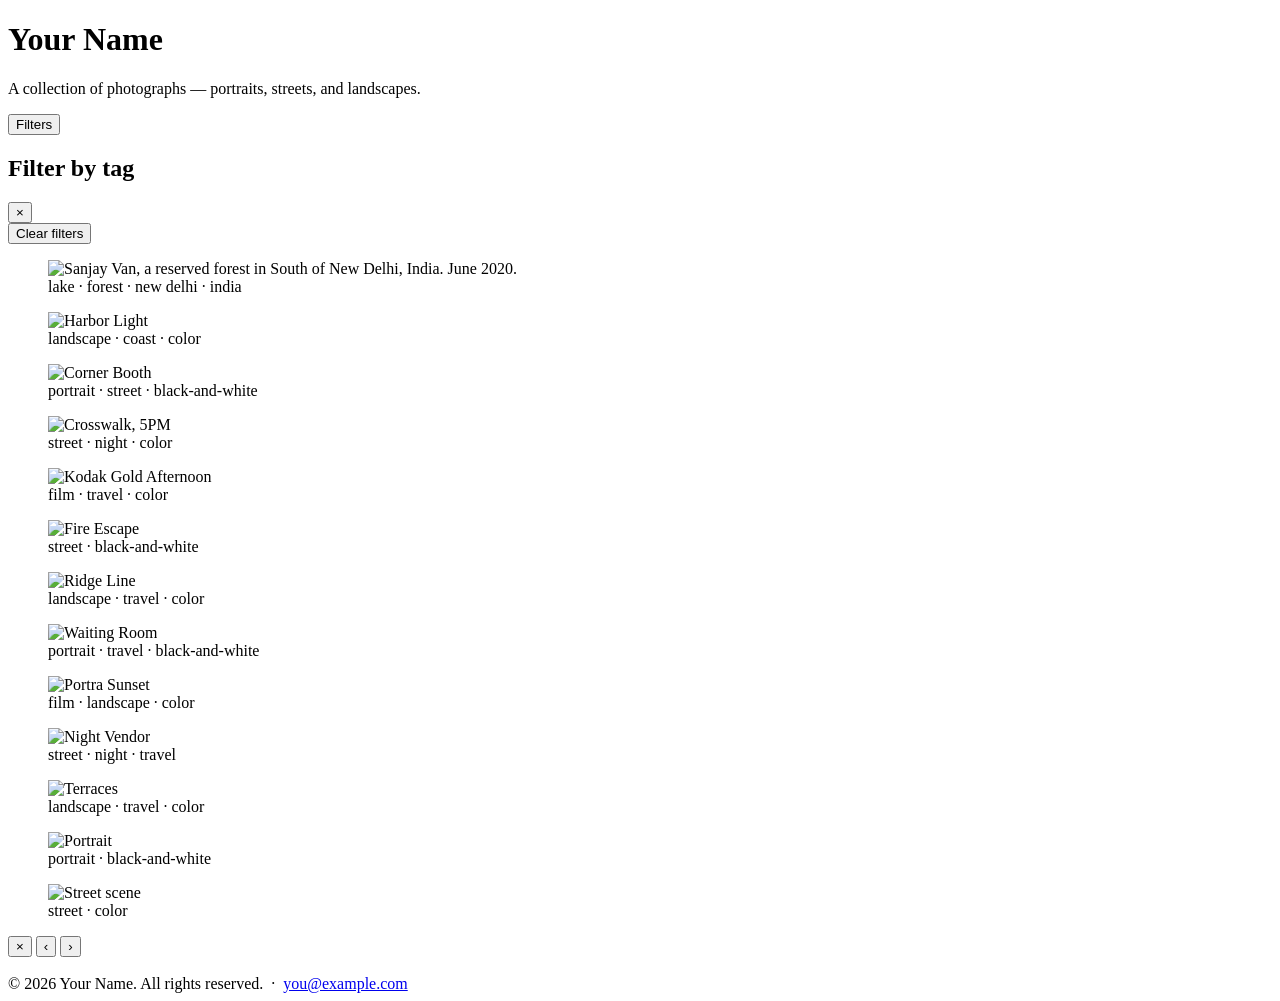
==== index.html @ 6e19edf1 "Update index.html" ====
<!DOCTYPE html>
<html lang="en">
<head>
  <meta charset="UTF-8">
  <meta name="viewport" content="width=device-width, initial-scale=1.0">
  <title>Your Name — Photography</title>
  <meta name="description" content="A photography portfolio.">

  <link rel="preconnect" href="https://fonts.googleapis.com">
  <link rel="preconnect" href="https://fonts.gstatic.com" crossorigin>
  <link href="https://fonts.googleapis.com/css2?family=Fraunces:ital,opsz,wght@0,9..144,400..600;1,9..144,400..500&family=Inter:wght@400;500&display=swap" rel="stylesheet">

  <link rel="stylesheet" href="assets/css/main.css">
</head>
<body>

  <!-- ===== Heading ===== -->
  <header class="site-head">
    <h1>Your Name</h1>
    <p>A collection of photographs — portraits, streets, and landscapes.</p>
  </header>

  <!-- ===== Filter toggle + panel ===== -->
 <button class="filter-toggle" id="filter-toggle">Filters</button>
<aside class="filter-panel" id="filter-panel">
  <div class="filter-panel__head">
    <h2>Filter by tag</h2>
    <button class="filter-panel__close" id="filter-close" aria-label="Close filters">&times;</button>
  </div>
    <div class="tag-cloud" id="tag-cloud"><!-- built by JS from each photo's data-tags --></div>
    <button class="filter-clear" id="filter-clear">Clear filters</button>
  </aside>

  <!-- ===== Photo grid =====
       To add a photo: copy one <figure> block, change the image src
       and data-tags (comma-separated — these become the filter tags). -->
  <main class="grid" id="grid">
    
    <figure class="photo" data-tags="lake, forest, new delhi, india, summer, water">
  <img src="assets/images/sanjaylake.jpg" data-full="assets/images/sanjaylake.jpg" alt="Sanjay Van, a reserved forest in South of New Delhi, India. June 2020.">
  <figcaption class="photo__tags">lake · forest · new delhi · india</figcaption>
</figure>

    <figure class="photo" data-tags="landscape, coast, color">
      <img src="https://picsum.photos/seed/wo-harbor/900/900" data-full="https://picsum.photos/seed/wo-harbor/1800/1800" alt="Harbor Light">
      <figcaption class="photo__tags">landscape · coast · color</figcaption>
    </figure>

    <figure class="photo" data-tags="portrait, street, black-and-white">
      <img src="https://picsum.photos/seed/wo-corner-booth/900/900" data-full="https://picsum.photos/seed/wo-corner-booth/1800/1800" alt="Corner Booth">
      <figcaption class="photo__tags">portrait · street · black-and-white</figcaption>
    </figure>

    <figure class="photo" data-tags="street, night, color">
      <img src="https://picsum.photos/seed/wo-crosswalk/900/900" data-full="https://picsum.photos/seed/wo-crosswalk/1800/1800" alt="Crosswalk, 5PM">
      <figcaption class="photo__tags">street · night · color</figcaption>
    </figure>

    <figure class="photo" data-tags="film, travel, color">
      <img src="https://picsum.photos/seed/wo-kodak-gold/900/900" data-full="https://picsum.photos/seed/wo-kodak-gold/1800/1800" alt="Kodak Gold Afternoon">
      <figcaption class="photo__tags">film · travel · color</figcaption>
    </figure>

    <figure class="photo" data-tags="street, black-and-white">
      <img src="https://picsum.photos/seed/wo-fire-escape/900/900" data-full="https://picsum.photos/seed/wo-fire-escape/1800/1800" alt="Fire Escape">
      <figcaption class="photo__tags">street · black-and-white</figcaption>
    </figure>

    <figure class="photo" data-tags="landscape, travel, color">
      <img src="https://picsum.photos/seed/wo-ridge-line/900/900" data-full="https://picsum.photos/seed/wo-ridge-line/1800/1800" alt="Ridge Line">
      <figcaption class="photo__tags">landscape · travel · color</figcaption>
    </figure>

    <figure class="photo" data-tags="portrait, travel, black-and-white">
      <img src="https://picsum.photos/seed/wo-waiting-room/900/900" data-full="https://picsum.photos/seed/wo-waiting-room/1800/1800" alt="Waiting Room">
      <figcaption class="photo__tags">portrait · travel · black-and-white</figcaption>
    </figure>

    <figure class="photo" data-tags="film, landscape, color">
      <img src="https://picsum.photos/seed/wo-portra-sunset/900/900" data-full="https://picsum.photos/seed/wo-portra-sunset/1800/1800" alt="Portra Sunset">
      <figcaption class="photo__tags">film · landscape · color</figcaption>
    </figure>

    <figure class="photo" data-tags="street, night, travel">
      <img src="https://picsum.photos/seed/wo-night-vendor/900/900" data-full="https://picsum.photos/seed/wo-night-vendor/1800/1800" alt="Night Vendor">
      <figcaption class="photo__tags">street · night · travel</figcaption>
    </figure>

    <figure class="photo" data-tags="landscape, travel, color">
      <img src="https://picsum.photos/seed/wo-terraces/900/900" data-full="https://picsum.photos/seed/wo-terraces/1800/1800" alt="Terraces">
      <figcaption class="photo__tags">landscape · travel · color</figcaption>
    </figure>

    <figure class="photo" data-tags="portrait, black-and-white">
      <img src="https://picsum.photos/seed/wo-portrait-2/900/900" data-full="https://picsum.photos/seed/wo-portrait-2/1800/1800" alt="Portrait">
      <figcaption class="photo__tags">portrait · black-and-white</figcaption>
    </figure>

    <figure class="photo" data-tags="street, color">
      <img src="https://picsum.photos/seed/wo-street-2/900/900" data-full="https://picsum.photos/seed/wo-street-2/1800/1800" alt="Street scene">
      <figcaption class="photo__tags">street · color</figcaption>
    </figure>

  </main>

  <!-- ===== Lightbox ===== -->
  <div class="lightbox" id="lightbox">
    <button class="lightbox__close" id="lightbox-close" aria-label="Close">&times;</button>
    <button class="lightbox__prev" id="lightbox-prev" aria-label="Previous">&#8249;</button>
    <button class="lightbox__next" id="lightbox-next" aria-label="Next">&#8250;</button>
    <div class="lightbox__img-wrap">
      <img id="lightbox-img" src="" alt="">
      <div class="lightbox__caption" id="lightbox-caption"></div>
      <div class="lightbox__tags" id="lightbox-tags"></div>
    </div>
  </div>

  <!-- ===== Footer ===== -->
  <footer class="site">
    &copy; <span id="year"></span> Your Name. All rights reserved. &nbsp;·&nbsp;
    <a href="mailto:you@example.com">you@example.com</a>
  </footer>

  <script>document.getElementById('year').textContent = new Date().getFullYear();</script>
  <script src="assets/js/main.js"></script>
</body>
</html>
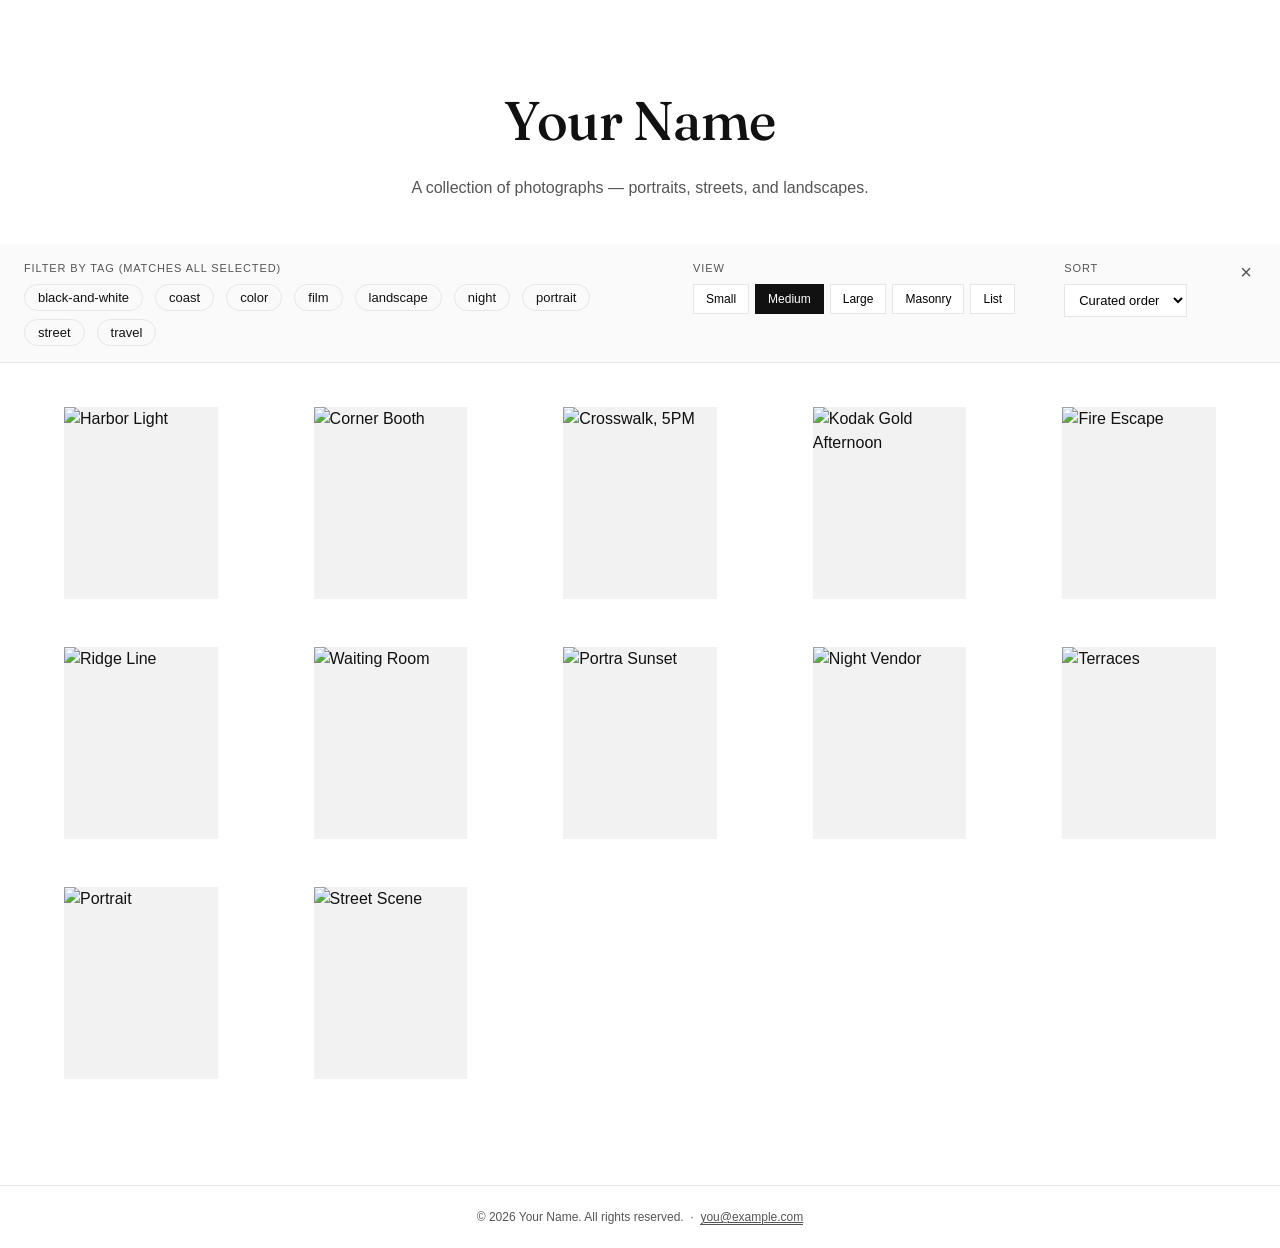
==== commit b8f0a841: "Add files via upload" ====
--- a/index.html
+++ b/index.html
@@ -20,98 +20,260 @@
     <p>A collection of photographs — portraits, streets, and landscapes.</p>
   </header>
 
-  <!-- ===== Filter toggle + panel ===== -->
- <button class="filter-toggle" id="filter-toggle">Filters</button>
-<aside class="filter-panel" id="filter-panel">
-  <div class="filter-panel__head">
-    <h2>Filter by tag</h2>
-    <button class="filter-panel__close" id="filter-close" aria-label="Close filters">&times;</button>
+  <!-- ===== Reopen button (shown only when bar is closed) ===== -->
+  <button class="reopen-bar" id="reopen-bar">Filters &amp; View</button>
+
+  <!-- ===== Control bar: filters + view switcher + sort ===== -->
+  <div class="control-bar" id="control-bar">
+    <div class="control-bar__inner">
+
+      <div class="control-group">
+        <span class="control-group__label">Filter by tag (matches all selected)</span>
+        <div class="tag-cloud" id="tag-cloud"><!-- built by JS from each photo's data-tags --></div>
+        <button class="filter-clear" id="filter-clear">Clear filters</button>
+      </div>
+
+      <div class="control-group">
+        <span class="control-group__label">View</span>
+        <div class="view-switcher">
+          <button data-view="small">Small</button>
+          <button data-view="medium" class="is-active">Medium</button>
+          <button data-view="large">Large</button>
+          <button data-view="masonry">Masonry</button>
+          <button data-view="list">List</button>
+        </div>
+      </div>
+
+      <div class="control-group">
+        <span class="control-group__label">Sort</span>
+        <select class="sort-select" id="sort-select">
+          <option value="default">Curated order</option>
+          <option value="newest">Newest first</option>
+          <option value="oldest">Oldest first</option>
+          <option value="title">Title A–Z</option>
+        </select>
+      </div>
+
+      <button class="control-bar__close" id="bar-close" aria-label="Close filters and view options">&times;</button>
+    </div>
   </div>
-    <div class="tag-cloud" id="tag-cloud"><!-- built by JS from each photo's data-tags --></div>
-    <button class="filter-clear" id="filter-clear">Clear filters</button>
-  </aside>
 
   <!-- ===== Photo grid =====
-       To add a photo: copy one <figure> block, change the image src
-       and data-tags (comma-separated — these become the filter tags). -->
-  <main class="grid" id="grid">
-    
-    <figure class="photo" data-tags="lake, forest, new delhi, india, summer, water">
-  <img src="assets/images/sanjaylake.jpg" data-full="assets/images/sanjaylake.jpg" alt="Sanjay Van, a reserved forest in South of New Delhi, India. June 2020.">
-  <figcaption class="photo__tags">lake · forest · new delhi · india</figcaption>
-</figure>
-
-    <figure class="photo" data-tags="landscape, coast, color">
-      <img src="https://picsum.photos/seed/wo-harbor/900/900" data-full="https://picsum.photos/seed/wo-harbor/1800/1800" alt="Harbor Light">
-      <figcaption class="photo__tags">landscape · coast · color</figcaption>
-    </figure>
-
-    <figure class="photo" data-tags="portrait, street, black-and-white">
-      <img src="https://picsum.photos/seed/wo-corner-booth/900/900" data-full="https://picsum.photos/seed/wo-corner-booth/1800/1800" alt="Corner Booth">
-      <figcaption class="photo__tags">portrait · street · black-and-white</figcaption>
-    </figure>
-
-    <figure class="photo" data-tags="street, night, color">
-      <img src="https://picsum.photos/seed/wo-crosswalk/900/900" data-full="https://picsum.photos/seed/wo-crosswalk/1800/1800" alt="Crosswalk, 5PM">
-      <figcaption class="photo__tags">street · night · color</figcaption>
-    </figure>
-
-    <figure class="photo" data-tags="film, travel, color">
-      <img src="https://picsum.photos/seed/wo-kodak-gold/900/900" data-full="https://picsum.photos/seed/wo-kodak-gold/1800/1800" alt="Kodak Gold Afternoon">
-      <figcaption class="photo__tags">film · travel · color</figcaption>
-    </figure>
-
-    <figure class="photo" data-tags="street, black-and-white">
-      <img src="https://picsum.photos/seed/wo-fire-escape/900/900" data-full="https://picsum.photos/seed/wo-fire-escape/1800/1800" alt="Fire Escape">
-      <figcaption class="photo__tags">street · black-and-white</figcaption>
-    </figure>
-
-    <figure class="photo" data-tags="landscape, travel, color">
-      <img src="https://picsum.photos/seed/wo-ridge-line/900/900" data-full="https://picsum.photos/seed/wo-ridge-line/1800/1800" alt="Ridge Line">
-      <figcaption class="photo__tags">landscape · travel · color</figcaption>
-    </figure>
-
-    <figure class="photo" data-tags="portrait, travel, black-and-white">
-      <img src="https://picsum.photos/seed/wo-waiting-room/900/900" data-full="https://picsum.photos/seed/wo-waiting-room/1800/1800" alt="Waiting Room">
-      <figcaption class="photo__tags">portrait · travel · black-and-white</figcaption>
-    </figure>
-
-    <figure class="photo" data-tags="film, landscape, color">
-      <img src="https://picsum.photos/seed/wo-portra-sunset/900/900" data-full="https://picsum.photos/seed/wo-portra-sunset/1800/1800" alt="Portra Sunset">
-      <figcaption class="photo__tags">film · landscape · color</figcaption>
-    </figure>
-
-    <figure class="photo" data-tags="street, night, travel">
-      <img src="https://picsum.photos/seed/wo-night-vendor/900/900" data-full="https://picsum.photos/seed/wo-night-vendor/1800/1800" alt="Night Vendor">
-      <figcaption class="photo__tags">street · night · travel</figcaption>
-    </figure>
-
-    <figure class="photo" data-tags="landscape, travel, color">
-      <img src="https://picsum.photos/seed/wo-terraces/900/900" data-full="https://picsum.photos/seed/wo-terraces/1800/1800" alt="Terraces">
-      <figcaption class="photo__tags">landscape · travel · color</figcaption>
-    </figure>
-
-    <figure class="photo" data-tags="portrait, black-and-white">
-      <img src="https://picsum.photos/seed/wo-portrait-2/900/900" data-full="https://picsum.photos/seed/wo-portrait-2/1800/1800" alt="Portrait">
-      <figcaption class="photo__tags">portrait · black-and-white</figcaption>
-    </figure>
-
-    <figure class="photo" data-tags="street, color">
-      <img src="https://picsum.photos/seed/wo-street-2/900/900" data-full="https://picsum.photos/seed/wo-street-2/1800/1800" alt="Street scene">
-      <figcaption class="photo__tags">street · color</figcaption>
-    </figure>
-
-  </main>
-
-  <!-- ===== Lightbox ===== -->
+       To add a photo: copy one <figure> block and edit its attributes.
+       data-tags        comma-separated — become filter buttons automatically
+       data-title       shown in list view and as the lightbox image's alt text
+       data-location    shown on thumbnail hover and in list view
+       data-date        ISO format YYYY-MM-DD — used for "Newest/Oldest" sort
+       data-description shown ONLY in the lightbox when the photo is clicked -->
+  <div class="grid-wrap view-medium" id="grid-wrap" data-view="medium">
+    <div class="grid" id="grid">
+
+      <figure class="photo"
+        data-tags="landscape, coast, color"
+        data-title="Harbor Light"
+        data-location="Lofoten, Norway"
+        data-date="2026-06-15"
+        data-description="The last night of a ten-day trip. I'd already packed the tripod away when the clouds broke for maybe ninety seconds over the water — this was the only frame that came out of it.">
+        <div class="photo__frame">
+          <img src="https://picsum.photos/seed/wo-harbor/900/900" data-full="https://picsum.photos/seed/wo-harbor/1800/1800" alt="Harbor Light" loading="lazy">
+          <div class="photo__hover-caption">Lofoten, Norway · June 2026</div>
+        </div>
+        <div class="photo__list-info">
+          <h3>Harbor Light</h3>
+          <p>Lofoten, Norway · June 2026</p>
+        </div>
+      </figure>
+
+      <figure class="photo"
+        data-tags="portrait, street, black-and-white"
+        data-title="Corner Booth"
+        data-location="Queens, New York"
+        data-date="2026-03-02"
+        data-description="Shot through the window of a diner on a slow Tuesday afternoon. She was reading the same page for about ten minutes.">
+        <div class="photo__frame">
+          <img src="https://picsum.photos/seed/wo-corner-booth/900/900" data-full="https://picsum.photos/seed/wo-corner-booth/1800/1800" alt="Corner Booth" loading="lazy">
+          <div class="photo__hover-caption">Queens, New York · March 2026</div>
+        </div>
+        <div class="photo__list-info">
+          <h3>Corner Booth</h3>
+          <p>Queens, New York · March 2026</p>
+        </div>
+      </figure>
+
+      <figure class="photo"
+        data-tags="street, night, color"
+        data-title="Crosswalk, 5PM"
+        data-location="Shibuya, Tokyo"
+        data-date="2025-11-20"
+        data-description="Rush hour at the busiest crossing in the world. I stood in the same spot for almost an hour waiting for the light to hit right.">
+        <div class="photo__frame">
+          <img src="https://picsum.photos/seed/wo-crosswalk/900/900" data-full="https://picsum.photos/seed/wo-crosswalk/1800/1800" alt="Crosswalk, 5PM" loading="lazy">
+          <div class="photo__hover-caption">Shibuya, Tokyo · November 2025</div>
+        </div>
+        <div class="photo__list-info">
+          <h3>Crosswalk, 5PM</h3>
+          <p>Shibuya, Tokyo · November 2025</p>
+        </div>
+      </figure>
+
+      <figure class="photo"
+        data-tags="film, travel, color"
+        data-title="Kodak Gold Afternoon"
+        data-location="Big Sur, California"
+        data-date="2026-05-10"
+        data-description="One of the last frames on a roll of Kodak Gold 200. The coast highway pull-offs here never disappoint.">
+        <div class="photo__frame">
+          <img src="https://picsum.photos/seed/wo-kodak-gold/900/900" data-full="https://picsum.photos/seed/wo-kodak-gold/1800/1800" alt="Kodak Gold Afternoon" loading="lazy">
+          <div class="photo__hover-caption">Big Sur, California · May 2026</div>
+        </div>
+        <div class="photo__list-info">
+          <h3>Kodak Gold Afternoon</h3>
+          <p>Big Sur, California · May 2026</p>
+        </div>
+      </figure>
+
+      <figure class="photo"
+        data-tags="street, black-and-white"
+        data-title="Fire Escape"
+        data-location="Lower East Side, New York"
+        data-date="2026-02-18"
+        data-description="Found this staircase pattern on a walk with no particular destination. Came back three more times before the light matched.">
+        <div class="photo__frame">
+          <img src="https://picsum.photos/seed/wo-fire-escape/900/900" data-full="https://picsum.photos/seed/wo-fire-escape/1800/1800" alt="Fire Escape" loading="lazy">
+          <div class="photo__hover-caption">Lower East Side, New York · February 2026</div>
+        </div>
+        <div class="photo__list-info">
+          <h3>Fire Escape</h3>
+          <p>Lower East Side, New York · February 2026</p>
+        </div>
+      </figure>
+
+      <figure class="photo"
+        data-tags="landscape, travel, color"
+        data-title="Ridge Line"
+        data-location="Torres del Paine, Chile"
+        data-date="2025-09-04"
+        data-description="Four hours in on the W trek, well past the point where my legs wanted to stop. The view answered that question pretty clearly.">
+        <div class="photo__frame">
+          <img src="https://picsum.photos/seed/wo-ridge-line/900/900" data-full="https://picsum.photos/seed/wo-ridge-line/1800/1800" alt="Ridge Line" loading="lazy">
+          <div class="photo__hover-caption">Torres del Paine, Chile · September 2025</div>
+        </div>
+        <div class="photo__list-info">
+          <h3>Ridge Line</h3>
+          <p>Torres del Paine, Chile · September 2025</p>
+        </div>
+      </figure>
+
+      <figure class="photo"
+        data-tags="portrait, travel, black-and-white"
+        data-title="Waiting Room"
+        data-location="Marrakech, Morocco"
+        data-date="2026-01-22"
+        data-description="Outside a barbershop in the medina. He waved me over himself once he saw the camera — most of my favorite portraits happen this way.">
+        <div class="photo__frame">
+          <img src="https://picsum.photos/seed/wo-waiting-room/900/900" data-full="https://picsum.photos/seed/wo-waiting-room/1800/1800" alt="Waiting Room" loading="lazy">
+          <div class="photo__hover-caption">Marrakech, Morocco · January 2026</div>
+        </div>
+        <div class="photo__list-info">
+          <h3>Waiting Room</h3>
+          <p>Marrakech, Morocco · January 2026</p>
+        </div>
+      </figure>
+
+      <figure class="photo"
+        data-tags="film, landscape, color"
+        data-title="Portra Sunset"
+        data-location="Joshua Tree, California"
+        data-date="2025-12-30"
+        data-description="Portra 400 handles this kind of orange better than anything digital I've tried. Shot on the last evening of the year.">
+        <div class="photo__frame">
+          <img src="https://picsum.photos/seed/wo-portra-sunset/900/900" data-full="https://picsum.photos/seed/wo-portra-sunset/1800/1800" alt="Portra Sunset" loading="lazy">
+          <div class="photo__hover-caption">Joshua Tree, California · December 2025</div>
+        </div>
+        <div class="photo__list-info">
+          <h3>Portra Sunset</h3>
+          <p>Joshua Tree, California · December 2025</p>
+        </div>
+      </figure>
+
+      <figure class="photo"
+        data-tags="street, night, travel"
+        data-title="Night Vendor"
+        data-location="Hanoi, Vietnam"
+        data-date="2025-08-14"
+        data-description="Handheld at a wide-open aperture, well past what I'd normally trust — the motion blur in the steam ended up making the shot.">
+        <div class="photo__frame">
+          <img src="https://picsum.photos/seed/wo-night-vendor/900/900" data-full="https://picsum.photos/seed/wo-night-vendor/1800/1800" alt="Night Vendor" loading="lazy">
+          <div class="photo__hover-caption">Hanoi, Vietnam · August 2025</div>
+        </div>
+        <div class="photo__list-info">
+          <h3>Night Vendor</h3>
+          <p>Hanoi, Vietnam · August 2025</p>
+        </div>
+      </figure>
+
+      <figure class="photo"
+        data-tags="landscape, travel, color"
+        data-title="Terraces"
+        data-location="Ubud, Bali"
+        data-date="2026-04-07"
+        data-description="Rice terraces just after the morning watering. The farmers here have been shaping this same hillside for generations.">
+        <div class="photo__frame">
+          <img src="https://picsum.photos/seed/wo-terraces/900/900" data-full="https://picsum.photos/seed/wo-terraces/1800/1800" alt="Terraces" loading="lazy">
+          <div class="photo__hover-caption">Ubud, Bali · April 2026</div>
+        </div>
+        <div class="photo__list-info">
+          <h3>Terraces</h3>
+          <p>Ubud, Bali · April 2026</p>
+        </div>
+      </figure>
+
+      <figure class="photo"
+        data-tags="portrait, black-and-white"
+        data-title="Portrait"
+        data-location="Home studio"
+        data-date="2026-06-30"
+        data-description="A quiet studio session — no direction given beyond 'just look wherever feels natural.'">
+        <div class="photo__frame">
+          <img src="https://picsum.photos/seed/wo-portrait-2/900/900" data-full="https://picsum.photos/seed/wo-portrait-2/1800/1800" alt="Portrait" loading="lazy">
+          <div class="photo__hover-caption">Home studio · June 2026</div>
+        </div>
+        <div class="photo__list-info">
+          <h3>Portrait</h3>
+          <p>Home studio · June 2026</p>
+        </div>
+      </figure>
+
+      <figure class="photo"
+        data-tags="street, color"
+        data-title="Street Scene"
+        data-location="Lisbon, Portugal"
+        data-date="2025-10-11"
+        data-description="The tiled buildings here do most of the work — I just had to wait for someone to walk through the frame.">
+        <div class="photo__frame">
+          <img src="https://picsum.photos/seed/wo-street-2/900/900" data-full="https://picsum.photos/seed/wo-street-2/1800/1800" alt="Street Scene" loading="lazy">
+          <div class="photo__hover-caption">Lisbon, Portugal · October 2025</div>
+        </div>
+        <div class="photo__list-info">
+          <h3>Street Scene</h3>
+          <p>Lisbon, Portugal · October 2025</p>
+        </div>
+      </figure>
+
+    </div>
+  </div>
+
+  <!-- ===== Lightbox — description only, no tags ===== -->
   <div class="lightbox" id="lightbox">
     <button class="lightbox__close" id="lightbox-close" aria-label="Close">&times;</button>
     <button class="lightbox__prev" id="lightbox-prev" aria-label="Previous">&#8249;</button>
     <button class="lightbox__next" id="lightbox-next" aria-label="Next">&#8250;</button>
-    <div class="lightbox__img-wrap">
-      <img id="lightbox-img" src="" alt="">
+    <div class="lightbox__content">
+      <div class="lightbox__img-wrap">
+        <img id="lightbox-img" src="" alt="">
+        <div class="lightbox__spinner"></div>
+      </div>
       <div class="lightbox__caption" id="lightbox-caption"></div>
-      <div class="lightbox__tags" id="lightbox-tags"></div>
     </div>
   </div>
 
--- a/assets/css/main.css
+++ b/assets/css/main.css
@@ -0,0 +1,469 @@
+/* ================================
+   Gallery — endless scroll portfolio
+   ================================ */
+
+:root {
+  --ink: #111111;
+  --ink-soft: #555555;
+  --line: #e6e6e6;
+  --accent: #d64545;
+  --bg: #ffffff;
+  --bar-bg: #fafafa;
+
+  --display: "Fraunces", Georgia, serif;
+  --body: "Inter", -apple-system, BlinkMacSystemFont, sans-serif;
+}
+
+* { box-sizing: border-box; }
+
+body {
+  margin: 0;
+  background: var(--bg);
+  color: var(--ink);
+  font-family: var(--body);
+  line-height: 1.5;
+  -webkit-font-smoothing: antialiased;
+}
+
+img { max-width: 100%; display: block; }
+a { color: inherit; }
+button { font-family: inherit; }
+
+/* ---------- Heading ---------- */
+
+.site-head {
+  text-align: center;
+  padding: 80px 24px 44px;
+  max-width: 700px;
+  margin: 0 auto;
+}
+
+.site-head h1 {
+  font-family: var(--display);
+  font-weight: 500;
+  font-size: clamp(2.2rem, 6vw, 3.4rem);
+  letter-spacing: -0.01em;
+  margin: 0 0 14px;
+}
+
+.site-head p {
+  color: var(--ink-soft);
+  font-size: 16px;
+  margin: 0;
+}
+
+/* ---------- Reopen button (shown when bar is closed) ---------- */
+
+.reopen-bar {
+  display: none;
+  position: sticky;
+  top: 16px;
+  margin: 0 auto 20px;
+  z-index: 30;
+  background: var(--ink);
+  color: var(--bg);
+  border: none;
+  padding: 9px 18px;
+  border-radius: 100px;
+  font-size: 13px;
+  letter-spacing: 0.02em;
+  cursor: pointer;
+  width: fit-content;
+}
+
+.reopen-bar.is-visible { display: block; }
+
+/* ---------- Control bar ---------- */
+
+.control-bar {
+  position: sticky;
+  top: 0;
+  z-index: 20;
+  background: var(--bar-bg);
+  border-bottom: 1px solid var(--line);
+  padding: 16px 24px;
+}
+
+.control-bar.is-hidden { display: none; }
+
+.control-bar__inner {
+  max-width: 1400px;
+  margin: 0 auto;
+  display: flex;
+  align-items: flex-start;
+  justify-content: space-between;
+  gap: 24px;
+  flex-wrap: wrap;
+}
+
+.control-bar__close {
+  background: none;
+  border: none;
+  font-size: 20px;
+  line-height: 1;
+  cursor: pointer;
+  color: var(--ink-soft);
+  padding: 2px 4px;
+  flex-shrink: 0;
+}
+
+.control-bar__close:hover { color: var(--accent); }
+
+.control-group {
+  display: flex;
+  flex-direction: column;
+  gap: 8px;
+}
+
+.control-group__label {
+  font-size: 11px;
+  letter-spacing: 0.08em;
+  text-transform: uppercase;
+  color: var(--ink-soft);
+}
+
+/* Tag cloud */
+
+.tag-cloud {
+  display: flex;
+  flex-wrap: wrap;
+  gap: 8px 12px;
+  max-width: 620px;
+}
+
+.tag-cloud button {
+  background: none;
+  border: 1px solid var(--line);
+  border-radius: 100px;
+  padding: 5px 13px;
+  font-size: 13px;
+  color: var(--ink);
+  cursor: pointer;
+  transition: all 0.15s ease;
+}
+
+.tag-cloud button:hover { border-color: var(--ink); }
+
+.tag-cloud button.is-active {
+  background: var(--ink);
+  color: var(--bg);
+  border-color: var(--ink);
+}
+
+.filter-clear {
+  align-self: flex-start;
+  font-size: 12px;
+  color: var(--ink-soft);
+  background: none;
+  border: none;
+  border-bottom: 1px solid var(--ink-soft);
+  cursor: pointer;
+  padding: 0;
+  display: none;
+  margin-top: 2px;
+}
+
+.filter-clear.is-visible { display: inline-block; }
+
+/* View switcher */
+
+.view-switcher {
+  display: flex;
+  gap: 6px;
+}
+
+.view-switcher button {
+  background: var(--bg);
+  border: 1px solid var(--line);
+  padding: 7px 12px;
+  font-size: 12px;
+  cursor: pointer;
+  transition: all 0.15s ease;
+  white-space: nowrap;
+}
+
+.view-switcher button:hover { border-color: var(--ink); }
+
+.view-switcher button.is-active {
+  background: var(--ink);
+  color: var(--bg);
+  border-color: var(--ink);
+}
+
+/* Sort dropdown */
+
+.sort-select {
+  background: var(--bg);
+  border: 1px solid var(--line);
+  padding: 7px 10px;
+  font-size: 13px;
+  cursor: pointer;
+}
+
+/* ---------- Grid — shared ---------- */
+
+.grid-wrap {
+  max-width: 1400px;
+  margin: 0 auto;
+  padding: 28px 24px 90px;
+}
+
+.photo {
+  position: relative;
+  cursor: pointer;
+  opacity: 0;
+  transform: translateY(14px);
+  transition: opacity 0.5s ease, transform 0.5s ease;
+}
+
+.photo.in-view {
+  opacity: 1;
+  transform: translateY(0);
+}
+
+.photo.is-filtered-out { display: none; }
+
+.photo__frame {
+  position: relative;
+  overflow: hidden;
+  background: #f2f2f2;
+  width: 100%;
+  height: 100%;
+}
+
+.photo__frame img {
+  width: 100%;
+  height: 100%;
+  object-fit: cover;
+  display: block;
+}
+
+.photo__hover-caption {
+  position: absolute;
+  left: 0; right: 0; bottom: 0;
+  padding: 10px 12px;
+  background: linear-gradient(to top, rgba(0,0,0,0.55), transparent);
+  color: #fff;
+  font-size: 12px;
+  letter-spacing: 0.02em;
+  opacity: 0;
+  transition: opacity 0.2s ease;
+  pointer-events: none;
+}
+
+.photo:hover .photo__hover-caption { opacity: 1; }
+
+.photo__list-info { display: none; }
+
+/* ---------- Grid — Small ---------- */
+
+.grid-wrap.view-small .grid {
+  display: grid;
+  grid-template-columns: repeat(auto-fill, minmax(120px, 1fr));
+  gap: 8px;
+}
+.grid-wrap.view-small .photo__frame { aspect-ratio: 1 / 1; }
+
+/* ---------- Grid — Medium (default) ---------- */
+
+.grid-wrap.view-medium .grid {
+  display: grid;
+  grid-template-columns: repeat(auto-fill, minmax(220px, 1fr));
+  gap: 16px;
+}
+.grid-wrap.view-medium .photo__frame { aspect-ratio: 4 / 5; }
+
+/* ---------- Grid — Large ---------- */
+
+.grid-wrap.view-large .grid {
+  display: grid;
+  grid-template-columns: repeat(auto-fill, minmax(360px, 1fr));
+  gap: 22px;
+}
+.grid-wrap.view-large .photo__frame { aspect-ratio: 4 / 5; }
+
+/* ---------- Grid — Masonry ---------- */
+
+.grid-wrap.view-masonry .grid {
+  columns: 4 240px;
+  column-gap: 16px;
+}
+.grid-wrap.view-masonry .photo {
+  break-inside: avoid;
+  margin-bottom: 16px;
+  width: 100%;
+}
+.grid-wrap.view-masonry .photo__frame { aspect-ratio: auto; }
+.grid-wrap.view-masonry .photo__frame img { height: auto; object-fit: initial; }
+
+/* ---------- Grid — List ---------- */
+
+.grid-wrap.view-list .grid {
+  display: flex;
+  flex-direction: column;
+  gap: 30px;
+  max-width: 860px;
+  margin: 0 auto;
+}
+.grid-wrap.view-list .photo {
+  display: flex;
+  gap: 22px;
+  align-items: flex-start;
+}
+.grid-wrap.view-list .photo__frame {
+  width: 260px;
+  height: 190px;
+  flex-shrink: 0;
+}
+.grid-wrap.view-list .photo__hover-caption { display: none; }
+.grid-wrap.view-list .photo__list-info {
+  display: block;
+  padding-top: 6px;
+}
+.grid-wrap.view-list .photo__list-info h3 {
+  font-family: var(--display);
+  font-weight: 500;
+  font-size: 1.2rem;
+  margin: 0 0 8px;
+}
+.grid-wrap.view-list .photo__list-info p {
+  color: var(--ink-soft);
+  font-size: 13px;
+  margin: 0;
+}
+
+/* ---------- Lightbox ---------- */
+
+.lightbox {
+  position: fixed;
+  inset: 0;
+  background: rgba(17, 17, 17, 0.96);
+  display: flex;
+  flex-direction: column;
+  align-items: center;
+  justify-content: center;
+  z-index: 100;
+  opacity: 0;
+  visibility: hidden;
+  transition: opacity 0.2s ease;
+}
+
+.lightbox.is-open { opacity: 1; visibility: visible; }
+
+.lightbox__content {
+  display: flex;
+  flex-direction: column;
+  align-items: center;
+}
+
+.lightbox__img-wrap {
+  max-width: 88vw;
+  max-height: 78vh;
+  position: relative;
+}
+
+.lightbox__img-wrap img {
+  max-width: 88vw;
+  max-height: 78vh;
+  width: auto;
+  height: auto;
+  object-fit: contain;
+  margin: 0 auto;
+  opacity: 1;
+  transition: opacity 0.15s ease;
+}
+
+.lightbox.is-loading .lightbox__img-wrap img { opacity: 0.25; }
+
+.lightbox__spinner {
+  display: none;
+  position: absolute;
+  top: 50%; left: 50%;
+  width: 26px; height: 26px;
+  margin: -13px 0 0 -13px;
+  border: 2px solid rgba(255,255,255,0.25);
+  border-top-color: #fff;
+  border-radius: 50%;
+  animation: spin 0.7s linear infinite;
+}
+
+.lightbox.is-loading .lightbox__spinner { display: block; }
+
+@keyframes spin { to { transform: rotate(360deg); } }
+
+.lightbox__caption {
+  text-align: center;
+  color: #fff;
+  font-family: var(--display);
+  font-size: 15px;
+  margin-top: 20px;
+  max-width: 70vw;
+  margin-left: auto;
+  margin-right: auto;
+  line-height: 1.5;
+}
+
+.lightbox__close,
+.lightbox__prev,
+.lightbox__next {
+  position: fixed;
+  background: none;
+  border: none;
+  color: #fff;
+  cursor: pointer;
+  font-family: var(--body);
+}
+
+.lightbox__close {
+  top: 24px;
+  right: 28px;
+  font-size: 30px;
+  line-height: 1;
+}
+
+.lightbox__close:hover { color: var(--accent); }
+
+.lightbox__prev,
+.lightbox__next {
+  top: 50%;
+  transform: translateY(-50%);
+  font-size: 34px;
+  padding: 10px 16px;
+}
+
+.lightbox__prev { left: 10px; }
+.lightbox__next { right: 10px; }
+
+.lightbox__prev:hover,
+.lightbox__next:hover { color: var(--accent); }
+
+/* ---------- Footer ---------- */
+
+footer.site {
+  border-top: 1px solid var(--line);
+  padding: 22px 24px;
+  text-align: center;
+  font-size: 12px;
+  color: var(--ink-soft);
+}
+
+footer.site a { border-bottom: 1px solid var(--ink-soft); }
+footer.site a:hover { color: var(--accent); border-color: var(--accent); }
+
+/* ---------- Responsive ---------- */
+
+@media (max-width: 860px) {
+  .control-bar__inner { flex-direction: column; gap: 18px; }
+  .grid-wrap.view-masonry .grid { columns: 2 180px; }
+  .grid-wrap.view-list .photo { flex-direction: column; }
+  .grid-wrap.view-list .photo__frame { width: 100%; height: 260px; }
+}
+
+@media (max-width: 560px) {
+  .site-head { padding: 60px 20px 32px; }
+  .view-switcher { flex-wrap: wrap; }
+}
+
+@media (prefers-reduced-motion: reduce) {
+  .photo { transition: none; opacity: 1; transform: none; }
+}
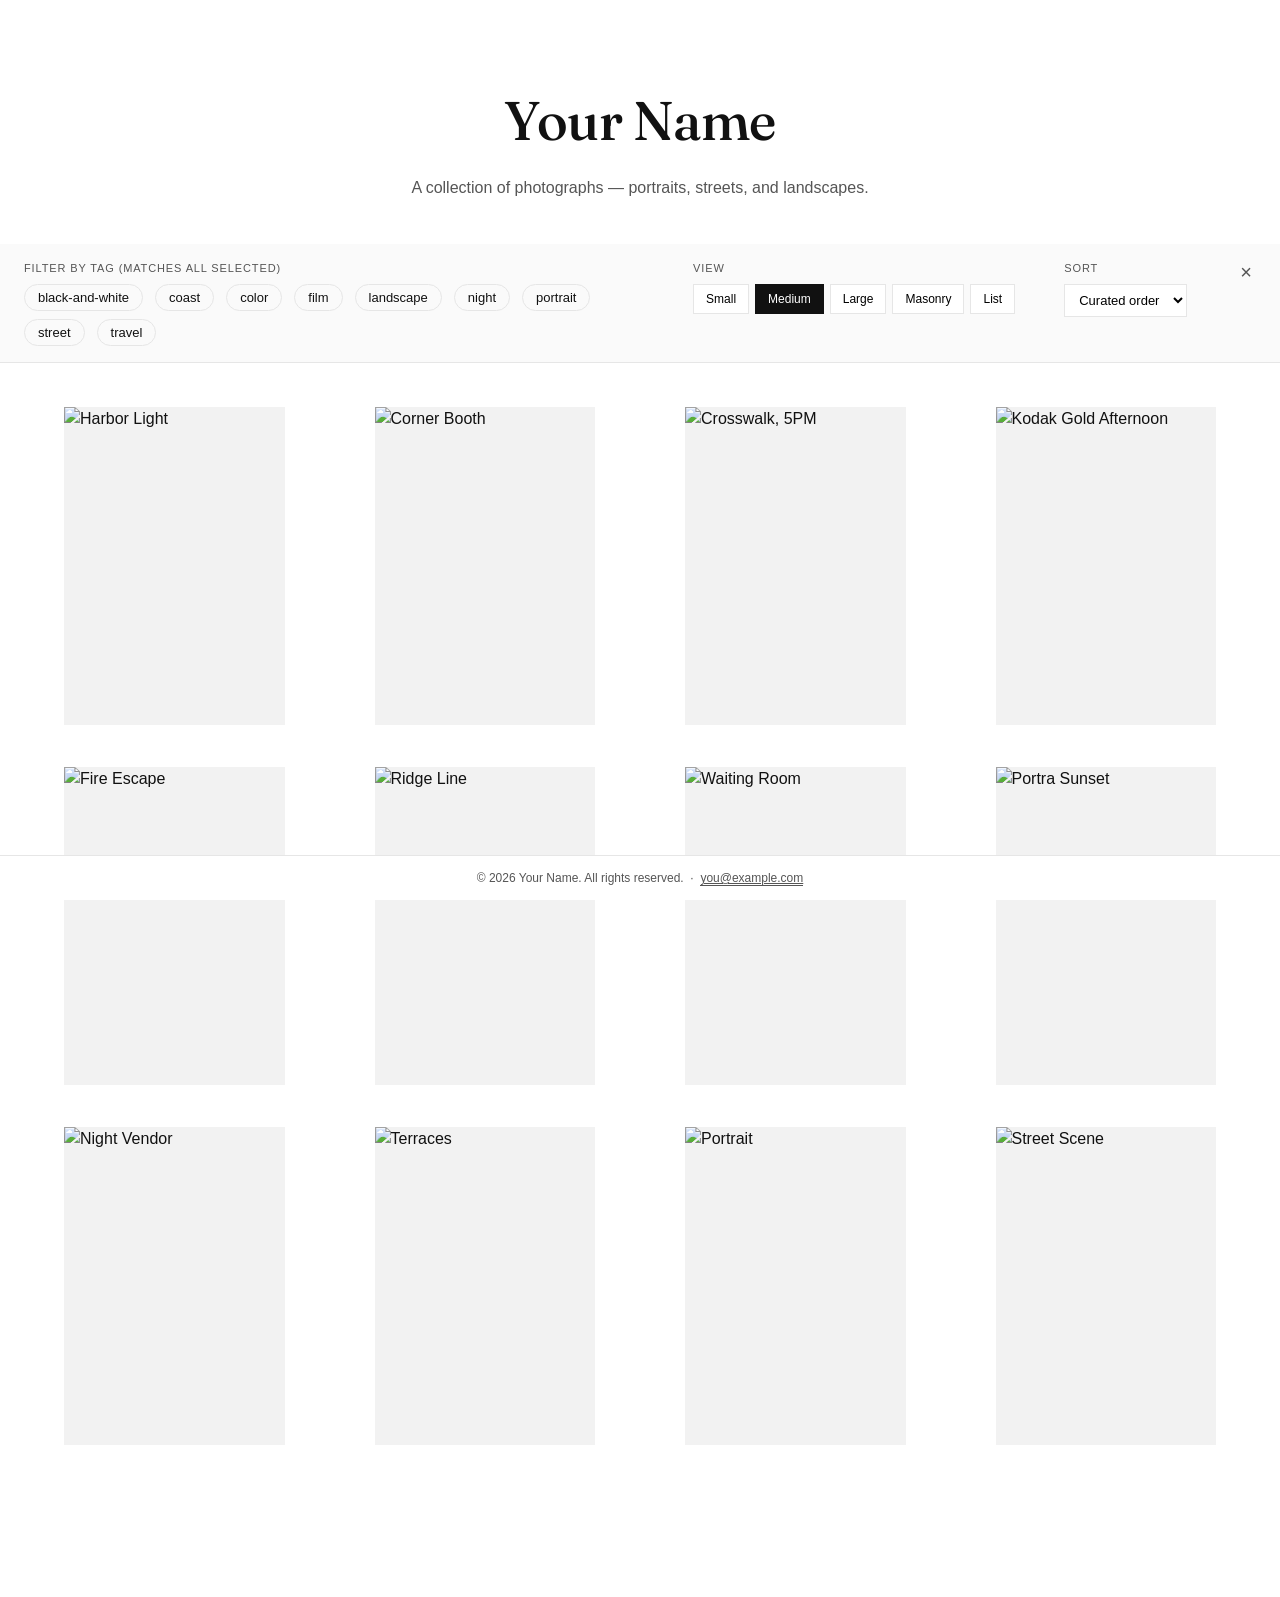
==== commit 4d627108: "Add files via upload" ====
--- a/index.html
+++ b/index.html
@@ -277,6 +277,9 @@
     </div>
   </div>
 
+  <!-- ===== Back to top ===== -->
+  <button class="back-to-top" id="back-to-top" aria-label="Back to top">&#8593;</button>
+
   <!-- ===== Footer ===== -->
   <footer class="site">
     &copy; <span id="year"></span> Your Name. All rights reserved. &nbsp;·&nbsp;
--- a/assets/css/main.css
+++ b/assets/css/main.css
@@ -208,6 +208,8 @@
   padding: 28px 24px 90px;
 }
 
+body { padding-bottom: 46px; } /* room for the fixed footer */
+
 .photo {
   position: relative;
   cursor: pointer;
@@ -255,38 +257,37 @@
 
 .photo__list-info { display: none; }
 
-/* ---------- Grid — Small ---------- */
-
-.grid-wrap.view-small .grid {
-  display: grid;
-  grid-template-columns: repeat(auto-fill, minmax(120px, 1fr));
-  gap: 8px;
-}
-.grid-wrap.view-small .photo__frame { aspect-ratio: 1 / 1; }
-
-/* ---------- Grid — Medium (default) ---------- */
-
-.grid-wrap.view-medium .grid {
-  display: grid;
-  grid-template-columns: repeat(auto-fill, minmax(220px, 1fr));
-  gap: 16px;
-}
-.grid-wrap.view-medium .photo__frame { aspect-ratio: 4 / 5; }
-
-/* ---------- Grid — Large ---------- */
-
+/* ---------- Grid — Small / Medium / Large (dynamic height, JS-sized) ---------- */
+
+.grid-wrap.view-small .grid,
+.grid-wrap.view-medium .grid,
 .grid-wrap.view-large .grid {
   display: grid;
-  grid-template-columns: repeat(auto-fill, minmax(360px, 1fr));
-  gap: 22px;
-}
-.grid-wrap.view-large .photo__frame { aspect-ratio: 4 / 5; }
+  grid-auto-flow: dense;
+  gap: 10px;
+}
+
+.grid-wrap.view-small .grid {
+  grid-template-columns: repeat(auto-fill, minmax(150px, 1fr));
+  grid-auto-rows: 6px;
+}
+
+.grid-wrap.view-medium .grid {
+  grid-template-columns: repeat(auto-fill, minmax(260px, 1fr));
+  grid-auto-rows: 8px;
+}
+
+.grid-wrap.view-large .grid {
+  grid-template-columns: repeat(auto-fill, minmax(400px, 1fr));
+  grid-auto-rows: 10px;
+}
 
 /* ---------- Grid — Masonry ---------- */
 
 .grid-wrap.view-masonry .grid {
   columns: 4 240px;
   column-gap: 16px;
+  column-fill: auto;
 }
 .grid-wrap.view-masonry .photo {
   break-inside: avoid;
@@ -440,8 +441,14 @@
 /* ---------- Footer ---------- */
 
 footer.site {
+  position: fixed;
+  left: 0;
+  right: 0;
+  bottom: 0;
+  z-index: 15;
+  background: var(--bg);
   border-top: 1px solid var(--line);
-  padding: 22px 24px;
+  padding: 13px 24px;
   text-align: center;
   font-size: 12px;
   color: var(--ink-soft);
@@ -449,6 +456,35 @@
 
 footer.site a { border-bottom: 1px solid var(--ink-soft); }
 footer.site a:hover { color: var(--accent); border-color: var(--accent); }
+
+/* ---------- Back to top ---------- */
+
+.back-to-top {
+  position: fixed;
+  right: 24px;
+  bottom: 62px;
+  z-index: 25;
+  width: 44px;
+  height: 44px;
+  border-radius: 50%;
+  background: var(--ink);
+  color: var(--bg);
+  border: none;
+  font-size: 18px;
+  cursor: pointer;
+  opacity: 0;
+  visibility: hidden;
+  transform: translateY(8px);
+  transition: opacity 0.2s ease, transform 0.2s ease, visibility 0.2s;
+}
+
+.back-to-top.is-visible {
+  opacity: 1;
+  visibility: visible;
+  transform: translateY(0);
+}
+
+.back-to-top:hover { background: var(--accent); }
 
 /* ---------- Responsive ---------- */
 
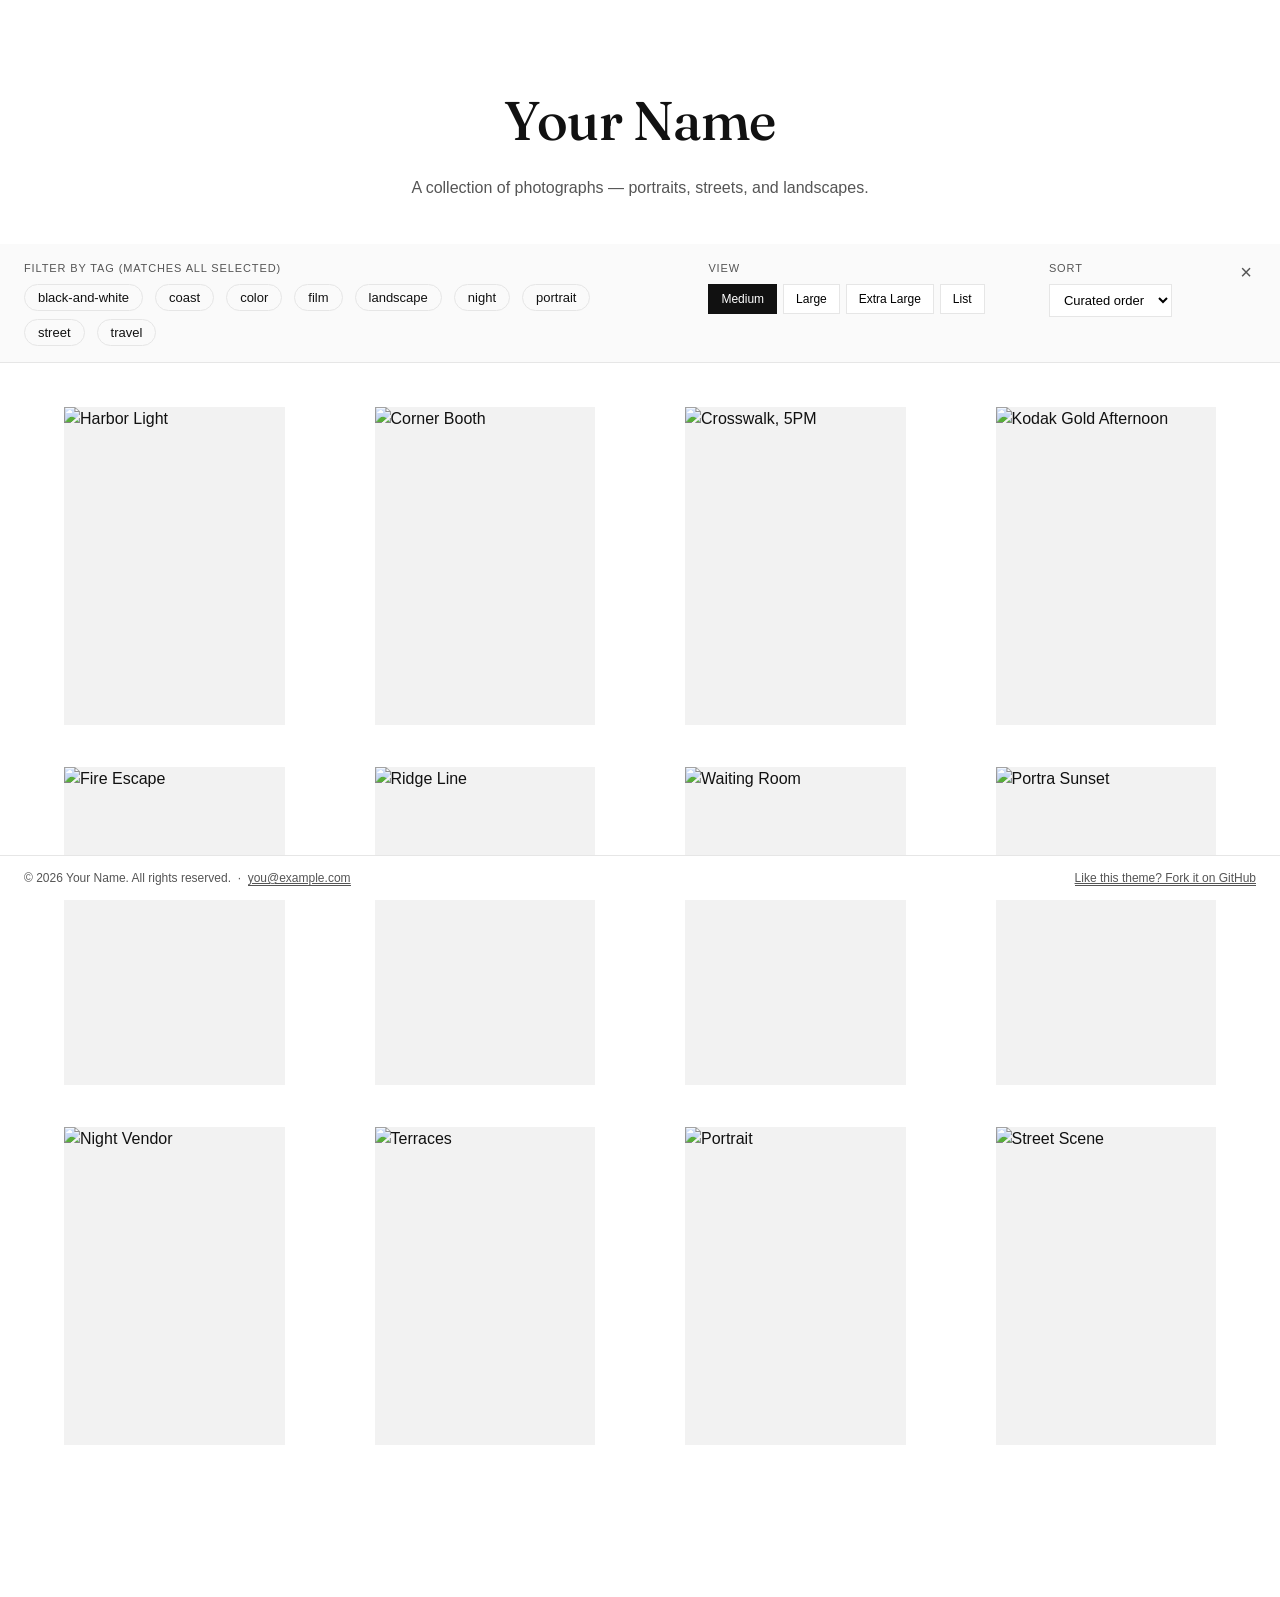
==== commit 272d4cda: "Add files via upload" ====
--- a/index.html
+++ b/index.html
@@ -36,10 +36,9 @@
       <div class="control-group">
         <span class="control-group__label">View</span>
         <div class="view-switcher">
-          <button data-view="small">Small</button>
           <button data-view="medium" class="is-active">Medium</button>
           <button data-view="large">Large</button>
-          <button data-view="masonry">Masonry</button>
+          <button data-view="xlarge">Extra Large</button>
           <button data-view="list">List</button>
         </div>
       </div>
@@ -75,7 +74,7 @@
         data-date="2026-06-15"
         data-description="The last night of a ten-day trip. I'd already packed the tripod away when the clouds broke for maybe ninety seconds over the water — this was the only frame that came out of it.">
         <div class="photo__frame">
-          <img src="https://picsum.photos/seed/wo-harbor/900/900" data-full="https://picsum.photos/seed/wo-harbor/1800/1800" alt="Harbor Light" loading="lazy">
+          <img src="https://picsum.photos/seed/wo-harbor/1400/900" data-full="https://picsum.photos/seed/wo-harbor/2800/1800" alt="Harbor Light" loading="lazy">
           <div class="photo__hover-caption">Lofoten, Norway · June 2026</div>
         </div>
         <div class="photo__list-info">
@@ -91,7 +90,7 @@
         data-date="2026-03-02"
         data-description="Shot through the window of a diner on a slow Tuesday afternoon. She was reading the same page for about ten minutes.">
         <div class="photo__frame">
-          <img src="https://picsum.photos/seed/wo-corner-booth/900/900" data-full="https://picsum.photos/seed/wo-corner-booth/1800/1800" alt="Corner Booth" loading="lazy">
+          <img src="https://picsum.photos/seed/wo-corner-booth/800/1100" data-full="https://picsum.photos/seed/wo-corner-booth/1600/2200" alt="Corner Booth" loading="lazy">
           <div class="photo__hover-caption">Queens, New York · March 2026</div>
         </div>
         <div class="photo__list-info">
@@ -107,7 +106,7 @@
         data-date="2025-11-20"
         data-description="Rush hour at the busiest crossing in the world. I stood in the same spot for almost an hour waiting for the light to hit right.">
         <div class="photo__frame">
-          <img src="https://picsum.photos/seed/wo-crosswalk/900/900" data-full="https://picsum.photos/seed/wo-crosswalk/1800/1800" alt="Crosswalk, 5PM" loading="lazy">
+          <img src="https://picsum.photos/seed/wo-crosswalk/1300/850" data-full="https://picsum.photos/seed/wo-crosswalk/2600/1700" alt="Crosswalk, 5PM" loading="lazy">
           <div class="photo__hover-caption">Shibuya, Tokyo · November 2025</div>
         </div>
         <div class="photo__list-info">
@@ -123,7 +122,7 @@
         data-date="2026-05-10"
         data-description="One of the last frames on a roll of Kodak Gold 200. The coast highway pull-offs here never disappoint.">
         <div class="photo__frame">
-          <img src="https://picsum.photos/seed/wo-kodak-gold/900/900" data-full="https://picsum.photos/seed/wo-kodak-gold/1800/1800" alt="Kodak Gold Afternoon" loading="lazy">
+          <img src="https://picsum.photos/seed/wo-kodak-gold/900/1200" data-full="https://picsum.photos/seed/wo-kodak-gold/1800/2400" alt="Kodak Gold Afternoon" loading="lazy">
           <div class="photo__hover-caption">Big Sur, California · May 2026</div>
         </div>
         <div class="photo__list-info">
@@ -139,7 +138,7 @@
         data-date="2026-02-18"
         data-description="Found this staircase pattern on a walk with no particular destination. Came back three more times before the light matched.">
         <div class="photo__frame">
-          <img src="https://picsum.photos/seed/wo-fire-escape/900/900" data-full="https://picsum.photos/seed/wo-fire-escape/1800/1800" alt="Fire Escape" loading="lazy">
+          <img src="https://picsum.photos/seed/wo-fire-escape/750/1300" data-full="https://picsum.photos/seed/wo-fire-escape/1500/2600" alt="Fire Escape" loading="lazy">
           <div class="photo__hover-caption">Lower East Side, New York · February 2026</div>
         </div>
         <div class="photo__list-info">
@@ -155,7 +154,7 @@
         data-date="2025-09-04"
         data-description="Four hours in on the W trek, well past the point where my legs wanted to stop. The view answered that question pretty clearly.">
         <div class="photo__frame">
-          <img src="https://picsum.photos/seed/wo-ridge-line/900/900" data-full="https://picsum.photos/seed/wo-ridge-line/1800/1800" alt="Ridge Line" loading="lazy">
+          <img src="https://picsum.photos/seed/wo-ridge-line/1500/850" data-full="https://picsum.photos/seed/wo-ridge-line/3000/1700" alt="Ridge Line" loading="lazy">
           <div class="photo__hover-caption">Torres del Paine, Chile · September 2025</div>
         </div>
         <div class="photo__list-info">
@@ -171,7 +170,7 @@
         data-date="2026-01-22"
         data-description="Outside a barbershop in the medina. He waved me over himself once he saw the camera — most of my favorite portraits happen this way.">
         <div class="photo__frame">
-          <img src="https://picsum.photos/seed/wo-waiting-room/900/900" data-full="https://picsum.photos/seed/wo-waiting-room/1800/1800" alt="Waiting Room" loading="lazy">
+          <img src="https://picsum.photos/seed/wo-waiting-room/850/1100" data-full="https://picsum.photos/seed/wo-waiting-room/1700/2200" alt="Waiting Room" loading="lazy">
           <div class="photo__hover-caption">Marrakech, Morocco · January 2026</div>
         </div>
         <div class="photo__list-info">
@@ -187,7 +186,7 @@
         data-date="2025-12-30"
         data-description="Portra 400 handles this kind of orange better than anything digital I've tried. Shot on the last evening of the year.">
         <div class="photo__frame">
-          <img src="https://picsum.photos/seed/wo-portra-sunset/900/900" data-full="https://picsum.photos/seed/wo-portra-sunset/1800/1800" alt="Portra Sunset" loading="lazy">
+          <img src="https://picsum.photos/seed/wo-portra-sunset/1400/950" data-full="https://picsum.photos/seed/wo-portra-sunset/2800/1900" alt="Portra Sunset" loading="lazy">
           <div class="photo__hover-caption">Joshua Tree, California · December 2025</div>
         </div>
         <div class="photo__list-info">
@@ -203,7 +202,7 @@
         data-date="2025-08-14"
         data-description="Handheld at a wide-open aperture, well past what I'd normally trust — the motion blur in the steam ended up making the shot.">
         <div class="photo__frame">
-          <img src="https://picsum.photos/seed/wo-night-vendor/900/900" data-full="https://picsum.photos/seed/wo-night-vendor/1800/1800" alt="Night Vendor" loading="lazy">
+          <img src="https://picsum.photos/seed/wo-night-vendor/900/1300" data-full="https://picsum.photos/seed/wo-night-vendor/1800/2600" alt="Night Vendor" loading="lazy">
           <div class="photo__hover-caption">Hanoi, Vietnam · August 2025</div>
         </div>
         <div class="photo__list-info">
@@ -219,7 +218,7 @@
         data-date="2026-04-07"
         data-description="Rice terraces just after the morning watering. The farmers here have been shaping this same hillside for generations.">
         <div class="photo__frame">
-          <img src="https://picsum.photos/seed/wo-terraces/900/900" data-full="https://picsum.photos/seed/wo-terraces/1800/1800" alt="Terraces" loading="lazy">
+          <img src="https://picsum.photos/seed/wo-terraces/1300/900" data-full="https://picsum.photos/seed/wo-terraces/2600/1800" alt="Terraces" loading="lazy">
           <div class="photo__hover-caption">Ubud, Bali · April 2026</div>
         </div>
         <div class="photo__list-info">
@@ -235,7 +234,7 @@
         data-date="2026-06-30"
         data-description="A quiet studio session — no direction given beyond 'just look wherever feels natural.'">
         <div class="photo__frame">
-          <img src="https://picsum.photos/seed/wo-portrait-2/900/900" data-full="https://picsum.photos/seed/wo-portrait-2/1800/1800" alt="Portrait" loading="lazy">
+          <img src="https://picsum.photos/seed/wo-portrait-2/800/1050" data-full="https://picsum.photos/seed/wo-portrait-2/1600/2100" alt="Portrait" loading="lazy">
           <div class="photo__hover-caption">Home studio · June 2026</div>
         </div>
         <div class="photo__list-info">
@@ -251,7 +250,7 @@
         data-date="2025-10-11"
         data-description="The tiled buildings here do most of the work — I just had to wait for someone to walk through the frame.">
         <div class="photo__frame">
-          <img src="https://picsum.photos/seed/wo-street-2/900/900" data-full="https://picsum.photos/seed/wo-street-2/1800/1800" alt="Street Scene" loading="lazy">
+          <img src="https://picsum.photos/seed/wo-street-2/1000/1000" data-full="https://picsum.photos/seed/wo-street-2/2000/2000" alt="Street Scene" loading="lazy">
           <div class="photo__hover-caption">Lisbon, Portugal · October 2025</div>
         </div>
         <div class="photo__list-info">
@@ -282,8 +281,13 @@
 
   <!-- ===== Footer ===== -->
   <footer class="site">
-    &copy; <span id="year"></span> Your Name. All rights reserved. &nbsp;·&nbsp;
-    <a href="mailto:you@example.com">you@example.com</a>
+    <span>
+      &copy; <span id="year"></span> Your Name. All rights reserved. &nbsp;·&nbsp;
+      <a href="mailto:you@example.com">you@example.com</a>
+    </span>
+    <span>
+      <a href="https://github.com/thegoodlens/thegoodlens.github.io" target="_blank" rel="noopener">Like this theme? Fork it on GitHub</a>
+    </span>
   </footer>
 
   <script>document.getElementById('year').textContent = new Date().getFullYear();</script>
--- a/assets/css/main.css
+++ b/assets/css/main.css
@@ -257,21 +257,16 @@
 
 .photo__list-info { display: none; }
 
-/* ---------- Grid — Small / Medium / Large (dynamic height, JS-sized) ---------- */
-
-.grid-wrap.view-small .grid,
+/* ---------- Grid — Medium / Large / Extra Large (dynamic height, JS-sized) ---------- */
+
 .grid-wrap.view-medium .grid,
-.grid-wrap.view-large .grid {
+.grid-wrap.view-large .grid,
+.grid-wrap.view-xlarge .grid {
   display: grid;
   grid-auto-flow: dense;
   gap: 10px;
 }
 
-.grid-wrap.view-small .grid {
-  grid-template-columns: repeat(auto-fill, minmax(150px, 1fr));
-  grid-auto-rows: 6px;
-}
-
 .grid-wrap.view-medium .grid {
   grid-template-columns: repeat(auto-fill, minmax(260px, 1fr));
   grid-auto-rows: 8px;
@@ -282,20 +277,11 @@
   grid-auto-rows: 10px;
 }
 
-/* ---------- Grid — Masonry ---------- */
-
-.grid-wrap.view-masonry .grid {
-  columns: 4 240px;
-  column-gap: 16px;
-  column-fill: auto;
-}
-.grid-wrap.view-masonry .photo {
-  break-inside: avoid;
-  margin-bottom: 16px;
-  width: 100%;
-}
-.grid-wrap.view-masonry .photo__frame { aspect-ratio: auto; }
-.grid-wrap.view-masonry .photo__frame img { height: auto; object-fit: initial; }
+.grid-wrap.view-xlarge .grid {
+  grid-template-columns: repeat(auto-fill, minmax(620px, 1fr));
+  grid-auto-rows: 14px;
+  gap: 24px;
+}
 
 /* ---------- Grid — List ---------- */
 
@@ -327,10 +313,17 @@
   font-size: 1.2rem;
   margin: 0 0 8px;
 }
-.grid-wrap.view-list .photo__list-info p {
+.grid-wrap.view-list .photo__list-info p.list-meta {
   color: var(--ink-soft);
   font-size: 13px;
+  margin: 0 0 10px;
+}
+.grid-wrap.view-list .photo__list-info p.list-description {
+  color: var(--ink);
+  font-size: 14px;
+  line-height: 1.6;
   margin: 0;
+  max-width: 55ch;
 }
 
 /* ---------- Lightbox ---------- */
@@ -449,9 +442,13 @@
   background: var(--bg);
   border-top: 1px solid var(--line);
   padding: 13px 24px;
-  text-align: center;
   font-size: 12px;
   color: var(--ink-soft);
+  display: flex;
+  align-items: center;
+  justify-content: space-between;
+  gap: 16px;
+  flex-wrap: wrap;
 }
 
 footer.site a { border-bottom: 1px solid var(--ink-soft); }
@@ -490,7 +487,7 @@
 
 @media (max-width: 860px) {
   .control-bar__inner { flex-direction: column; gap: 18px; }
-  .grid-wrap.view-masonry .grid { columns: 2 180px; }
+  .grid-wrap.view-xlarge .grid { grid-template-columns: repeat(auto-fill, minmax(280px, 1fr)); }
   .grid-wrap.view-list .photo { flex-direction: column; }
   .grid-wrap.view-list .photo__frame { width: 100%; height: 260px; }
 }
@@ -498,6 +495,8 @@
 @media (max-width: 560px) {
   .site-head { padding: 60px 20px 32px; }
   .view-switcher { flex-wrap: wrap; }
+  footer.site { flex-direction: column; text-align: center; gap: 4px; padding: 10px 20px; }
+  body { padding-bottom: 66px; }
 }
 
 @media (prefers-reduced-motion: reduce) {
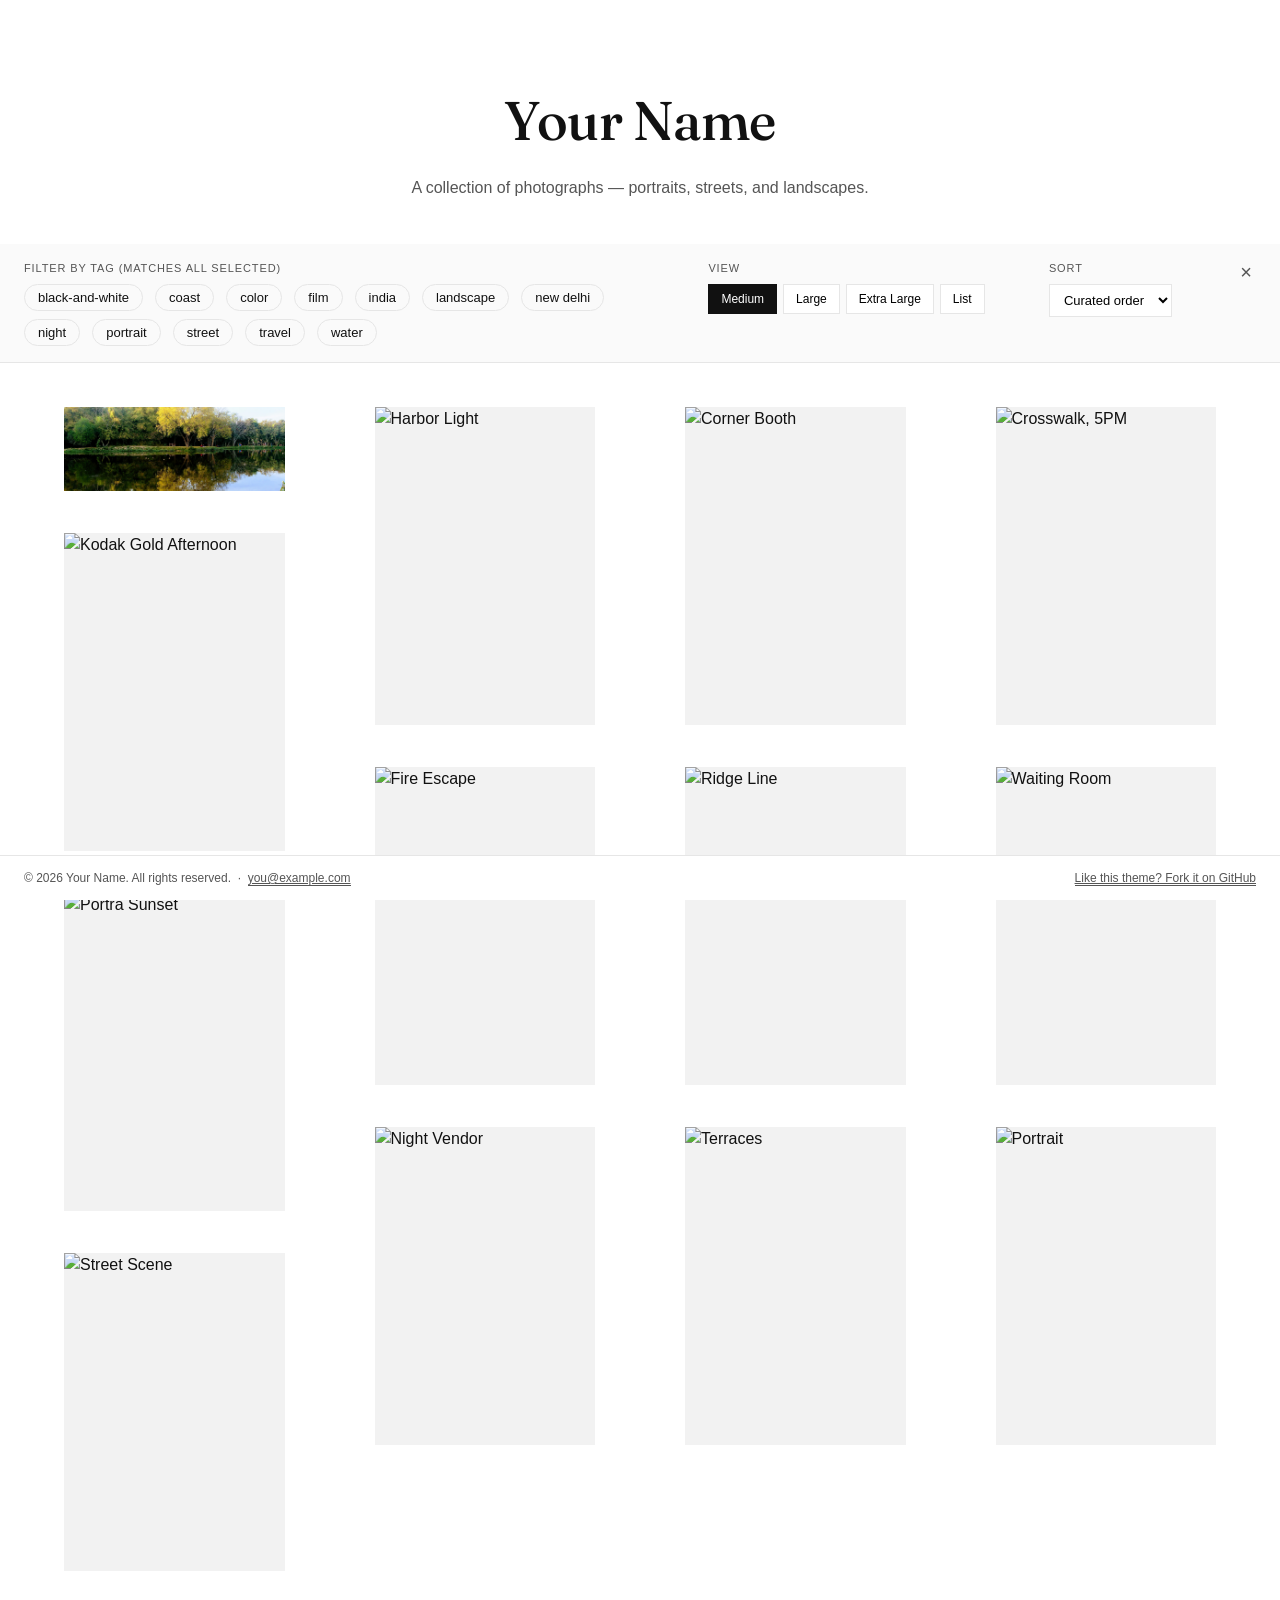
==== commit b1009e38: "Update index.html" ====
--- a/index.html
+++ b/index.html
@@ -66,6 +66,22 @@
        data-description shown ONLY in the lightbox when the photo is clicked -->
   <div class="grid-wrap view-medium" id="grid-wrap" data-view="medium">
     <div class="grid" id="grid">
+      
+      <figure class="photo"
+        data-tags="landscape, water, india, new delhi"
+        data-title="Mirror Lake"
+        data-location="New Delhi, India"
+        data-date="2018-06-15"
+        data-description="Sanjay lake is the central attraction at Delhi's Sanjay Van, a 500 acre reserve forest near Qutub Institutional Area. The lake perfectly mirrors its environment.">
+        <div class="photo__frame">
+          <img src="assets/images/sanjaylake.jpg" data-full="assets/images/sanjaylake.jpg" alt="Mirro Lake" loading="lazy">
+          <div class="photo__hover-caption">New Delhi, India · June 2018</div>
+        </div>
+        <div class="photo__list-info">
+          <h3>Mirror Lake</h3>
+          <p>New Delhi, India · June 2018</p>
+        </div>
+      </figure>
 
       <figure class="photo"
         data-tags="landscape, coast, color"
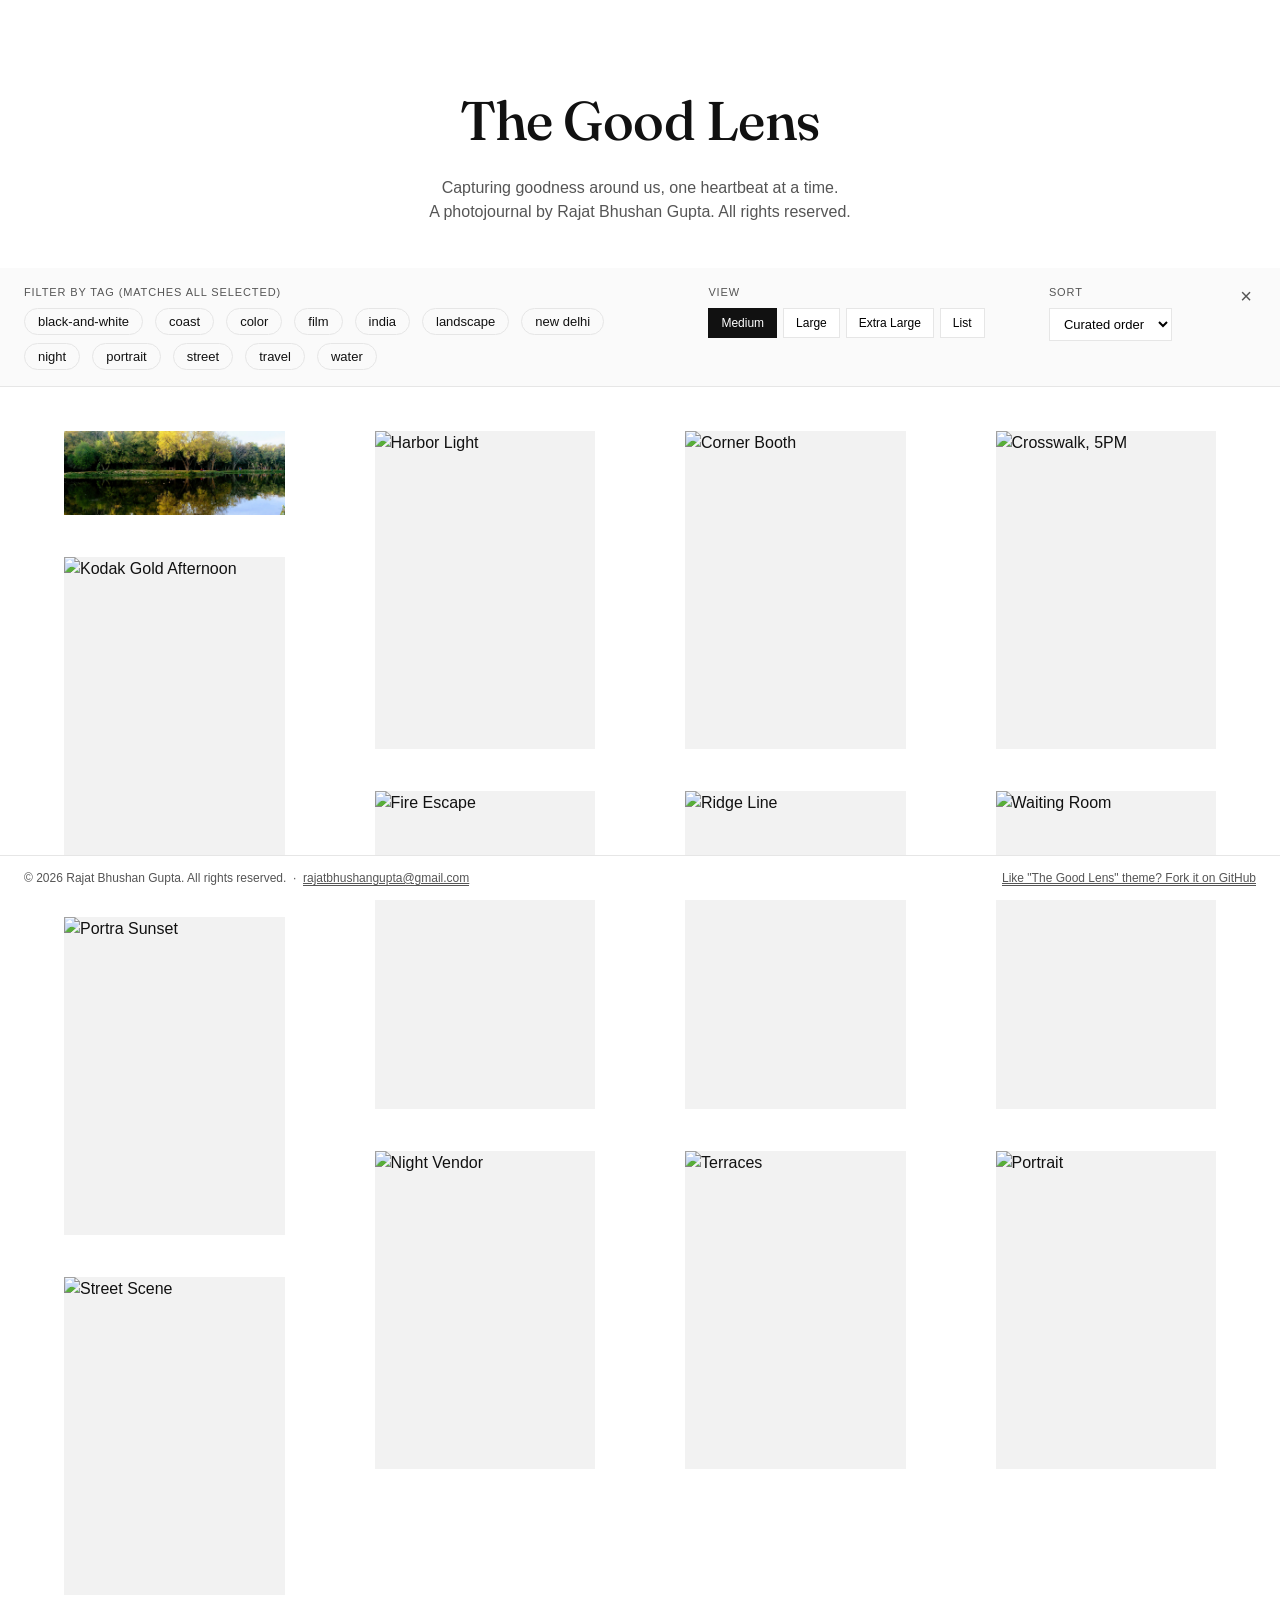
==== commit ab2b0184: "Update index.html" ====
--- a/index.html
+++ b/index.html
@@ -3,7 +3,7 @@
 <head>
   <meta charset="UTF-8">
   <meta name="viewport" content="width=device-width, initial-scale=1.0">
-  <title>Your Name — Photography</title>
+  <title>The Good Lens</title>
   <meta name="description" content="A photography portfolio.">
 
   <link rel="preconnect" href="https://fonts.googleapis.com">
@@ -16,8 +16,9 @@
 
   <!-- ===== Heading ===== -->
   <header class="site-head">
-    <h1>Your Name</h1>
-    <p>A collection of photographs — portraits, streets, and landscapes.</p>
+    <h1>The Good Lens</h1>
+    <p>Capturing goodness around us, one heartbeat at a time.</p>
+    <p>A photojournal by Rajat Bhushan Gupta. All rights reserved.</p>
   </header>
 
   <!-- ===== Reopen button (shown only when bar is closed) ===== -->
@@ -298,11 +299,11 @@
   <!-- ===== Footer ===== -->
   <footer class="site">
     <span>
-      &copy; <span id="year"></span> Your Name. All rights reserved. &nbsp;·&nbsp;
-      <a href="mailto:you@example.com">you@example.com</a>
+      &copy; <span id="year"></span> Rajat Bhushan Gupta. All rights reserved. &nbsp;·&nbsp;
+      <a href="mailto:you@example.com">rajatbhushangupta@gmail.com</a>
     </span>
     <span>
-      <a href="https://github.com/thegoodlens/thegoodlens.github.io" target="_blank" rel="noopener">Like this theme? Fork it on GitHub</a>
+      <a href="https://github.com/thegoodlens/thegoodlens.github.io" target="_blank" rel="noopener">Like "The Good Lens" theme? Fork it on GitHub</a>
     </span>
   </footer>
 
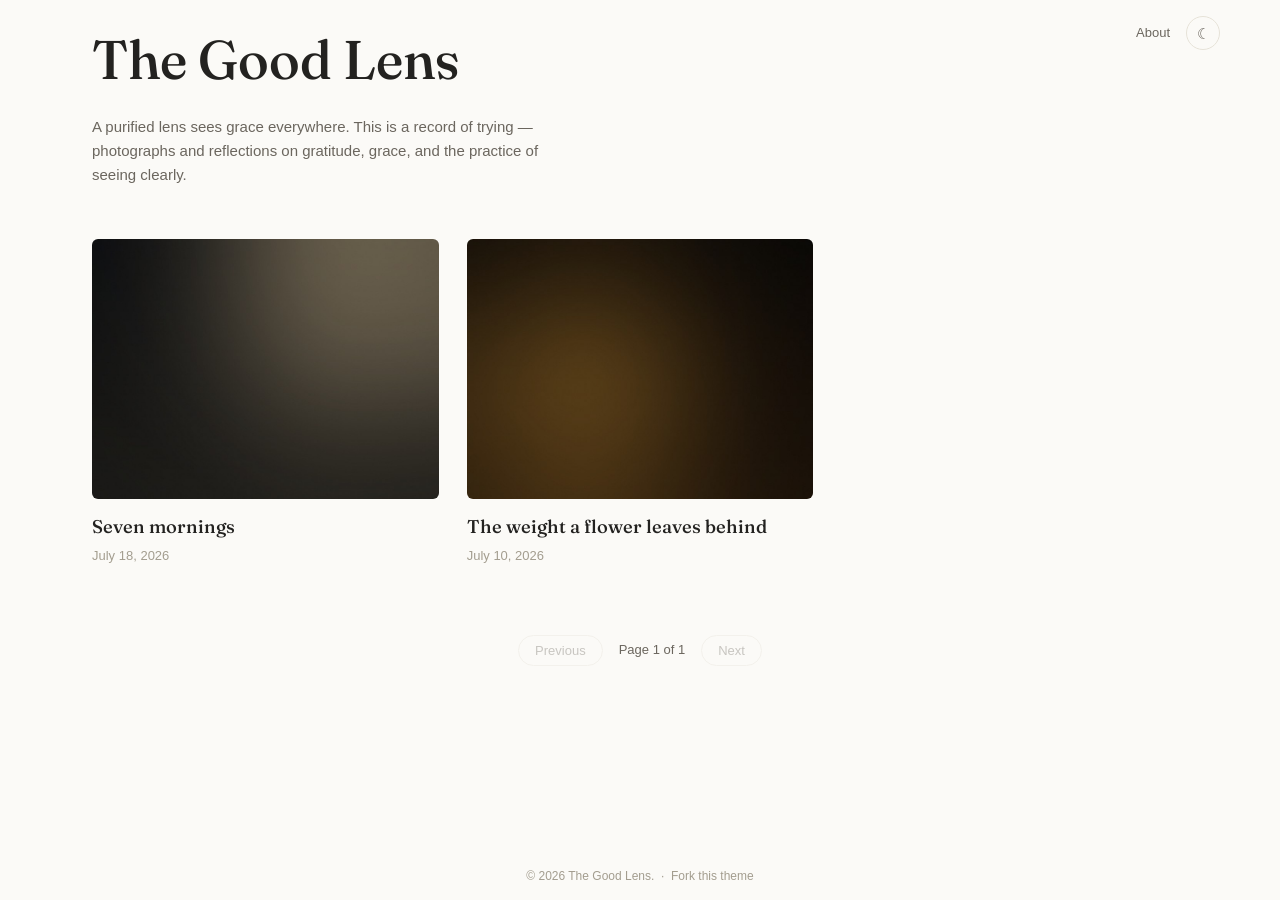
==== commit b82acdfe: "Add files via upload" ====
--- a/index.html
+++ b/index.html
@@ -4,310 +4,56 @@
   <meta charset="UTF-8">
   <meta name="viewport" content="width=device-width, initial-scale=1.0">
   <title>The Good Lens</title>
-  <meta name="description" content="A photography portfolio.">
+  <meta name="description" content="Photographs and reflections on gratitude, grace, and seeing clearly.">
 
   <link rel="preconnect" href="https://fonts.googleapis.com">
   <link rel="preconnect" href="https://fonts.gstatic.com" crossorigin>
-  <link href="https://fonts.googleapis.com/css2?family=Fraunces:ital,opsz,wght@0,9..144,400..600;1,9..144,400..500&family=Inter:wght@400;500&display=swap" rel="stylesheet">
+  <link href="https://fonts.googleapis.com/css2?family=Fraunces:ital,opsz,wght@0,9..144,400..600;1,9..144,400..500&family=Lora:ital,wght@0,400;0,500;1,400&display=swap" rel="stylesheet">
 
+  <link rel="icon" type="image/svg+xml" href="assets/favicon.svg">
   <link rel="stylesheet" href="assets/css/main.css">
 </head>
 <body>
 
-  <!-- ===== Heading ===== -->
-  <header class="site-head">
-    <h1>The Good Lens</h1>
-    <p>Capturing goodness around us, one heartbeat at a time.</p>
-    <p>A photojournal by Rajat Bhushan Gupta. All rights reserved.</p>
-  </header>
-
-  <!-- ===== Reopen button (shown only when bar is closed) ===== -->
-  <button class="reopen-bar" id="reopen-bar">Filters &amp; View</button>
-
-  <!-- ===== Control bar: filters + view switcher + sort ===== -->
-  <div class="control-bar" id="control-bar">
-    <div class="control-bar__inner">
-
-      <div class="control-group">
-        <span class="control-group__label">Filter by tag (matches all selected)</span>
-        <div class="tag-cloud" id="tag-cloud"><!-- built by JS from each photo's data-tags --></div>
-        <button class="filter-clear" id="filter-clear">Clear filters</button>
+  <!-- ===== Topbar (fixed) ===== -->
+  <div class="topbar">
+    <div class="topbar__inner">
+      <a class="topbar__mark" href="index.html">The Good Lens</a>
+      <div class="topbar__right">
+        <a href="about.html">About</a>
+        <button class="theme-toggle" id="theme-toggle" aria-label="Switch to dark mode"></button>
       </div>
-
-      <div class="control-group">
-        <span class="control-group__label">View</span>
-        <div class="view-switcher">
-          <button data-view="medium" class="is-active">Medium</button>
-          <button data-view="large">Large</button>
-          <button data-view="xlarge">Extra Large</button>
-          <button data-view="list">List</button>
-        </div>
-      </div>
-
-      <div class="control-group">
-        <span class="control-group__label">Sort</span>
-        <select class="sort-select" id="sort-select">
-          <option value="default">Curated order</option>
-          <option value="newest">Newest first</option>
-          <option value="oldest">Oldest first</option>
-          <option value="title">Title A–Z</option>
-        </select>
-      </div>
-
-      <button class="control-bar__close" id="bar-close" aria-label="Close filters and view options">&times;</button>
     </div>
   </div>
 
-  <!-- ===== Photo grid =====
-       To add a photo: copy one <figure> block and edit its attributes.
-       data-tags        comma-separated — become filter buttons automatically
-       data-title       shown in list view and as the lightbox image's alt text
-       data-location    shown on thumbnail hover and in list view
-       data-date        ISO format YYYY-MM-DD — used for "Newest/Oldest" sort
-       data-description shown ONLY in the lightbox when the photo is clicked -->
-  <div class="grid-wrap view-medium" id="grid-wrap" data-view="medium">
-    <div class="grid" id="grid">
-      
-      <figure class="photo"
-        data-tags="landscape, water, india, new delhi"
-        data-title="Mirror Lake"
-        data-location="New Delhi, India"
-        data-date="2018-06-15"
-        data-description="Sanjay lake is the central attraction at Delhi's Sanjay Van, a 500 acre reserve forest near Qutub Institutional Area. The lake perfectly mirrors its environment.">
-        <div class="photo__frame">
-          <img src="assets/images/sanjaylake.jpg" data-full="assets/images/sanjaylake.jpg" alt="Mirro Lake" loading="lazy">
-          <div class="photo__hover-caption">New Delhi, India · June 2018</div>
-        </div>
-        <div class="photo__list-info">
-          <h3>Mirror Lake</h3>
-          <p>New Delhi, India · June 2018</p>
-        </div>
-      </figure>
-
-      <figure class="photo"
-        data-tags="landscape, coast, color"
-        data-title="Harbor Light"
-        data-location="Lofoten, Norway"
-        data-date="2026-06-15"
-        data-description="The last night of a ten-day trip. I'd already packed the tripod away when the clouds broke for maybe ninety seconds over the water — this was the only frame that came out of it.">
-        <div class="photo__frame">
-          <img src="https://picsum.photos/seed/wo-harbor/1400/900" data-full="https://picsum.photos/seed/wo-harbor/2800/1800" alt="Harbor Light" loading="lazy">
-          <div class="photo__hover-caption">Lofoten, Norway · June 2026</div>
-        </div>
-        <div class="photo__list-info">
-          <h3>Harbor Light</h3>
-          <p>Lofoten, Norway · June 2026</p>
-        </div>
-      </figure>
-
-      <figure class="photo"
-        data-tags="portrait, street, black-and-white"
-        data-title="Corner Booth"
-        data-location="Queens, New York"
-        data-date="2026-03-02"
-        data-description="Shot through the window of a diner on a slow Tuesday afternoon. She was reading the same page for about ten minutes.">
-        <div class="photo__frame">
-          <img src="https://picsum.photos/seed/wo-corner-booth/800/1100" data-full="https://picsum.photos/seed/wo-corner-booth/1600/2200" alt="Corner Booth" loading="lazy">
-          <div class="photo__hover-caption">Queens, New York · March 2026</div>
-        </div>
-        <div class="photo__list-info">
-          <h3>Corner Booth</h3>
-          <p>Queens, New York · March 2026</p>
-        </div>
-      </figure>
-
-      <figure class="photo"
-        data-tags="street, night, color"
-        data-title="Crosswalk, 5PM"
-        data-location="Shibuya, Tokyo"
-        data-date="2025-11-20"
-        data-description="Rush hour at the busiest crossing in the world. I stood in the same spot for almost an hour waiting for the light to hit right.">
-        <div class="photo__frame">
-          <img src="https://picsum.photos/seed/wo-crosswalk/1300/850" data-full="https://picsum.photos/seed/wo-crosswalk/2600/1700" alt="Crosswalk, 5PM" loading="lazy">
-          <div class="photo__hover-caption">Shibuya, Tokyo · November 2025</div>
-        </div>
-        <div class="photo__list-info">
-          <h3>Crosswalk, 5PM</h3>
-          <p>Shibuya, Tokyo · November 2025</p>
-        </div>
-      </figure>
-
-      <figure class="photo"
-        data-tags="film, travel, color"
-        data-title="Kodak Gold Afternoon"
-        data-location="Big Sur, California"
-        data-date="2026-05-10"
-        data-description="One of the last frames on a roll of Kodak Gold 200. The coast highway pull-offs here never disappoint.">
-        <div class="photo__frame">
-          <img src="https://picsum.photos/seed/wo-kodak-gold/900/1200" data-full="https://picsum.photos/seed/wo-kodak-gold/1800/2400" alt="Kodak Gold Afternoon" loading="lazy">
-          <div class="photo__hover-caption">Big Sur, California · May 2026</div>
-        </div>
-        <div class="photo__list-info">
-          <h3>Kodak Gold Afternoon</h3>
-          <p>Big Sur, California · May 2026</p>
-        </div>
-      </figure>
-
-      <figure class="photo"
-        data-tags="street, black-and-white"
-        data-title="Fire Escape"
-        data-location="Lower East Side, New York"
-        data-date="2026-02-18"
-        data-description="Found this staircase pattern on a walk with no particular destination. Came back three more times before the light matched.">
-        <div class="photo__frame">
-          <img src="https://picsum.photos/seed/wo-fire-escape/750/1300" data-full="https://picsum.photos/seed/wo-fire-escape/1500/2600" alt="Fire Escape" loading="lazy">
-          <div class="photo__hover-caption">Lower East Side, New York · February 2026</div>
-        </div>
-        <div class="photo__list-info">
-          <h3>Fire Escape</h3>
-          <p>Lower East Side, New York · February 2026</p>
-        </div>
-      </figure>
-
-      <figure class="photo"
-        data-tags="landscape, travel, color"
-        data-title="Ridge Line"
-        data-location="Torres del Paine, Chile"
-        data-date="2025-09-04"
-        data-description="Four hours in on the W trek, well past the point where my legs wanted to stop. The view answered that question pretty clearly.">
-        <div class="photo__frame">
-          <img src="https://picsum.photos/seed/wo-ridge-line/1500/850" data-full="https://picsum.photos/seed/wo-ridge-line/3000/1700" alt="Ridge Line" loading="lazy">
-          <div class="photo__hover-caption">Torres del Paine, Chile · September 2025</div>
-        </div>
-        <div class="photo__list-info">
-          <h3>Ridge Line</h3>
-          <p>Torres del Paine, Chile · September 2025</p>
-        </div>
-      </figure>
-
-      <figure class="photo"
-        data-tags="portrait, travel, black-and-white"
-        data-title="Waiting Room"
-        data-location="Marrakech, Morocco"
-        data-date="2026-01-22"
-        data-description="Outside a barbershop in the medina. He waved me over himself once he saw the camera — most of my favorite portraits happen this way.">
-        <div class="photo__frame">
-          <img src="https://picsum.photos/seed/wo-waiting-room/850/1100" data-full="https://picsum.photos/seed/wo-waiting-room/1700/2200" alt="Waiting Room" loading="lazy">
-          <div class="photo__hover-caption">Marrakech, Morocco · January 2026</div>
-        </div>
-        <div class="photo__list-info">
-          <h3>Waiting Room</h3>
-          <p>Marrakech, Morocco · January 2026</p>
-        </div>
-      </figure>
-
-      <figure class="photo"
-        data-tags="film, landscape, color"
-        data-title="Portra Sunset"
-        data-location="Joshua Tree, California"
-        data-date="2025-12-30"
-        data-description="Portra 400 handles this kind of orange better than anything digital I've tried. Shot on the last evening of the year.">
-        <div class="photo__frame">
-          <img src="https://picsum.photos/seed/wo-portra-sunset/1400/950" data-full="https://picsum.photos/seed/wo-portra-sunset/2800/1900" alt="Portra Sunset" loading="lazy">
-          <div class="photo__hover-caption">Joshua Tree, California · December 2025</div>
-        </div>
-        <div class="photo__list-info">
-          <h3>Portra Sunset</h3>
-          <p>Joshua Tree, California · December 2025</p>
-        </div>
-      </figure>
-
-      <figure class="photo"
-        data-tags="street, night, travel"
-        data-title="Night Vendor"
-        data-location="Hanoi, Vietnam"
-        data-date="2025-08-14"
-        data-description="Handheld at a wide-open aperture, well past what I'd normally trust — the motion blur in the steam ended up making the shot.">
-        <div class="photo__frame">
-          <img src="https://picsum.photos/seed/wo-night-vendor/900/1300" data-full="https://picsum.photos/seed/wo-night-vendor/1800/2600" alt="Night Vendor" loading="lazy">
-          <div class="photo__hover-caption">Hanoi, Vietnam · August 2025</div>
-        </div>
-        <div class="photo__list-info">
-          <h3>Night Vendor</h3>
-          <p>Hanoi, Vietnam · August 2025</p>
-        </div>
-      </figure>
-
-      <figure class="photo"
-        data-tags="landscape, travel, color"
-        data-title="Terraces"
-        data-location="Ubud, Bali"
-        data-date="2026-04-07"
-        data-description="Rice terraces just after the morning watering. The farmers here have been shaping this same hillside for generations.">
-        <div class="photo__frame">
-          <img src="https://picsum.photos/seed/wo-terraces/1300/900" data-full="https://picsum.photos/seed/wo-terraces/2600/1800" alt="Terraces" loading="lazy">
-          <div class="photo__hover-caption">Ubud, Bali · April 2026</div>
-        </div>
-        <div class="photo__list-info">
-          <h3>Terraces</h3>
-          <p>Ubud, Bali · April 2026</p>
-        </div>
-      </figure>
-
-      <figure class="photo"
-        data-tags="portrait, black-and-white"
-        data-title="Portrait"
-        data-location="Home studio"
-        data-date="2026-06-30"
-        data-description="A quiet studio session — no direction given beyond 'just look wherever feels natural.'">
-        <div class="photo__frame">
-          <img src="https://picsum.photos/seed/wo-portrait-2/800/1050" data-full="https://picsum.photos/seed/wo-portrait-2/1600/2100" alt="Portrait" loading="lazy">
-          <div class="photo__hover-caption">Home studio · June 2026</div>
-        </div>
-        <div class="photo__list-info">
-          <h3>Portrait</h3>
-          <p>Home studio · June 2026</p>
-        </div>
-      </figure>
-
-      <figure class="photo"
-        data-tags="street, color"
-        data-title="Street Scene"
-        data-location="Lisbon, Portugal"
-        data-date="2025-10-11"
-        data-description="The tiled buildings here do most of the work — I just had to wait for someone to walk through the frame.">
-        <div class="photo__frame">
-          <img src="https://picsum.photos/seed/wo-street-2/1000/1000" data-full="https://picsum.photos/seed/wo-street-2/2000/2000" alt="Street Scene" loading="lazy">
-          <div class="photo__hover-caption">Lisbon, Portugal · October 2025</div>
-        </div>
-        <div class="photo__list-info">
-          <h3>Street Scene</h3>
-          <p>Lisbon, Portugal · October 2025</p>
-        </div>
-      </figure>
-
-    </div>
+  <!-- ===== Masthead ===== -->
+  <div class="home-masthead">
+    <h1>The Good Lens</h1>
+    <!-- EDIT ME: suggested starting line, written from what you told me the
+         name means to you — change it to whatever feels like your own words. -->
+    <p>A purified lens sees grace everywhere. This is a record of trying — photographs and reflections on gratitude, grace, and the practice of seeing clearly.</p>
   </div>
 
-  <!-- ===== Lightbox — description only, no tags ===== -->
-  <div class="lightbox" id="lightbox">
-    <button class="lightbox__close" id="lightbox-close" aria-label="Close">&times;</button>
-    <button class="lightbox__prev" id="lightbox-prev" aria-label="Previous">&#8249;</button>
-    <button class="lightbox__next" id="lightbox-next" aria-label="Next">&#8250;</button>
-    <div class="lightbox__content">
-      <div class="lightbox__img-wrap">
-        <img id="lightbox-img" src="" alt="">
-        <div class="lightbox__spinner"></div>
-      </div>
-      <div class="lightbox__caption" id="lightbox-caption"></div>
-    </div>
+  <!-- ===== Entry grid =====
+       Populated automatically from assets/js/entries-data.js — add a new
+       entry there (not here) and it'll appear on its own, newest first. -->
+  <main class="entry-grid" id="entry-grid"></main>
+
+  <!-- ===== Pagination ===== -->
+  <div class="pagination">
+    <button id="page-prev">Previous</button>
+    <span id="page-label">Page 1 of 1</span>
+    <button id="page-next">Next</button>
   </div>
-
-  <!-- ===== Back to top ===== -->
-  <button class="back-to-top" id="back-to-top" aria-label="Back to top">&#8593;</button>
 
   <!-- ===== Footer ===== -->
   <footer class="site">
-    <span>
-      &copy; <span id="year"></span> Rajat Bhushan Gupta. All rights reserved. &nbsp;·&nbsp;
-      <a href="mailto:you@example.com">rajatbhushangupta@gmail.com</a>
-    </span>
-    <span>
-      <a href="https://github.com/thegoodlens/thegoodlens.github.io" target="_blank" rel="noopener">Like "The Good Lens" theme? Fork it on GitHub</a>
-    </span>
+    &copy; <span id="year"></span> The Good Lens. &nbsp;·&nbsp;
+    <a href="https://github.com/thegoodlens/thegoodlens.github.io" target="_blank" rel="noopener">Fork this theme</a>
   </footer>
 
   <script>document.getElementById('year').textContent = new Date().getFullYear();</script>
+  <script src="assets/js/entries-data.js"></script>
   <script src="assets/js/main.js"></script>
 </body>
 </html>
--- a/assets/css/main.css
+++ b/assets/css/main.css
@@ -1,504 +1,482 @@
 /* ================================
-   Gallery — endless scroll portfolio
+   The Good Lens
    ================================ */
 
 :root {
-  --ink: #111111;
-  --ink-soft: #555555;
-  --line: #e6e6e6;
-  --accent: #d64545;
-  --bg: #ffffff;
-  --bar-bg: #fafafa;
-
-  --display: "Fraunces", Georgia, serif;
-  --body: "Inter", -apple-system, BlinkMacSystemFont, sans-serif;
+  --paper: #fbfaf7;
+  --ink: #232220;
+  --ink-soft: #6b665e;
+  --ink-faint: #a39d8f;
+  --line: #e6e2d8;
+  --accent: #b3811f;
+  --accent-soft: #f3e8d2;
+
+  --serif-display: "Fraunces", Georgia, serif;
+  --serif-body: "Lora", Georgia, serif;
+  --sans: -apple-system, BlinkMacSystemFont, "Segoe UI", sans-serif;
+}
+
+[data-theme="dark"] {
+  --paper: #18170f;
+  --ink: #ece7d9;
+  --ink-soft: #a39d8c;
+  --ink-faint: #6e6a5c;
+  --line: #35322690;
+  --accent: #dcae5a;
+  --accent-soft: #362c17;
 }
 
 * { box-sizing: border-box; }
 
 body {
   margin: 0;
-  background: var(--bg);
+  background: var(--paper);
   color: var(--ink);
-  font-family: var(--body);
-  line-height: 1.5;
+  font-family: var(--serif-body);
+  line-height: 1.6;
   -webkit-font-smoothing: antialiased;
+  transition: background 0.25s ease, color 0.25s ease;
 }
 
 img { max-width: 100%; display: block; }
-a { color: inherit; }
-button { font-family: inherit; }
-
-/* ---------- Heading ---------- */
-
-.site-head {
-  text-align: center;
-  padding: 80px 24px 44px;
+a { color: inherit; text-decoration: none; }
+a.underline { border-bottom: 1px solid var(--ink-faint); }
+a.underline:hover { color: var(--accent); border-color: var(--accent); }
+
+.wrap {
   max-width: 700px;
   margin: 0 auto;
-}
-
-.site-head h1 {
-  font-family: var(--display);
-  font-weight: 500;
-  font-size: clamp(2.2rem, 6vw, 3.4rem);
-  letter-spacing: -0.01em;
-  margin: 0 0 14px;
-}
-
-.site-head p {
-  color: var(--ink-soft);
-  font-size: 16px;
-  margin: 0;
-}
-
-/* ---------- Reopen button (shown when bar is closed) ---------- */
-
-.reopen-bar {
-  display: none;
-  position: sticky;
-  top: 16px;
-  margin: 0 auto 20px;
-  z-index: 30;
-  background: var(--ink);
-  color: var(--bg);
-  border: none;
-  padding: 9px 18px;
-  border-radius: 100px;
-  font-size: 13px;
-  letter-spacing: 0.02em;
-  cursor: pointer;
-  width: fit-content;
-}
-
-.reopen-bar.is-visible { display: block; }
-
-/* ---------- Control bar ---------- */
-
-.control-bar {
-  position: sticky;
-  top: 0;
-  z-index: 20;
-  background: var(--bar-bg);
-  border-bottom: 1px solid var(--line);
-  padding: 16px 24px;
-}
-
-.control-bar.is-hidden { display: none; }
-
-.control-bar__inner {
-  max-width: 1400px;
-  margin: 0 auto;
-  display: flex;
-  align-items: flex-start;
-  justify-content: space-between;
-  gap: 24px;
-  flex-wrap: wrap;
-}
-
-.control-bar__close {
+  padding: 0 24px;
+}
+
+/* ---------- Shared page chrome ---------- */
+
+body { padding-bottom: 52px; }
+
+/* Icon-only sun/moon theme toggle, used on every page */
+
+.theme-toggle {
   background: none;
-  border: none;
-  font-size: 20px;
+  border: 1px solid var(--line);
+  border-radius: 50%;
+  width: 34px;
+  height: 34px;
+  display: inline-flex;
+  align-items: center;
+  justify-content: center;
+  font-size: 15px;
   line-height: 1;
   cursor: pointer;
   color: var(--ink-soft);
-  padding: 2px 4px;
-  flex-shrink: 0;
-}
-
-.control-bar__close:hover { color: var(--accent); }
-
-.control-group {
-  display: flex;
-  flex-direction: column;
-  gap: 8px;
-}
-
-.control-group__label {
-  font-size: 11px;
-  letter-spacing: 0.08em;
-  text-transform: uppercase;
-  color: var(--ink-soft);
-}
-
-/* Tag cloud */
-
-.tag-cloud {
-  display: flex;
-  flex-wrap: wrap;
-  gap: 8px 12px;
-  max-width: 620px;
-}
-
-.tag-cloud button {
+}
+
+.theme-toggle:hover { border-color: var(--accent); color: var(--accent); }
+
+/* ---------- Topbar — fixed/static, shared by every page ---------- */
+
+.topbar {
+  position: fixed;
+  top: 0; left: 0; right: 0;
+  z-index: 20;
+  background: transparent;
+  display: flex;
+  align-items: center;
+  justify-content: space-between;
+  padding: 16px 32px;
+  transition: background 0.3s ease;
+}
+
+.topbar.is-scrolled {
+  background: var(--paper);
+}
+
+.topbar__inner {
+  display: flex;
+  align-items: center;
+  justify-content: space-between;
+  max-width: 1160px;
+  margin: 0 auto;
+  width: 100%;
+}
+
+.topbar__mark {
+  font-family: var(--serif-display);
+  font-weight: 500;
+  font-size: 1.1rem;
+  opacity: 0;
+  transform: translateY(-6px);
+  transition: opacity 0.3s ease, transform 0.3s ease, color 0.3s ease;
+  pointer-events: none;
+}
+
+.topbar.is-scrolled .topbar__mark {
+  opacity: 1;
+  transform: none;
+  pointer-events: auto;
+}
+
+.topbar__mark:hover { color: var(--accent); }
+
+.topbar__right {
+  display: flex;
+  align-items: center;
+  gap: 16px;
+  font-family: var(--sans);
+  font-size: 13px;
+}
+
+.topbar__right > a { color: var(--ink-soft); transition: color 0.3s ease; }
+.topbar__right > a:hover { color: var(--accent); }
+
+/* Over a hero photo, pre-scroll: force white/translucent chrome for legibility.
+   Once scrolled past the hero, revert to normal theme colors. */
+
+body.has-hero .topbar:not(.is-scrolled) .topbar__right > a {
+  color: rgba(255,255,255,0.88);
+}
+body.has-hero .topbar:not(.is-scrolled) .theme-toggle {
+  color: #fff;
+  border-color: rgba(255,255,255,0.4);
+}
+
+/* ---------- Homepage masthead ---------- */
+
+.home-masthead {
+  max-width: 1160px;
+  margin: 0 auto;
+  padding: 16px 32px 52px;
+}
+
+.home-masthead h1 {
+  font-family: var(--serif-display);
+  font-weight: 500;
+  font-size: clamp(2.4rem, 6vw, 3.4rem);
+  margin: 0 0 12px;
+}
+
+.home-masthead p {
+  font-family: var(--sans);
+  font-size: 15px;
+  color: var(--ink-soft);
+  max-width: 480px;
+  line-height: 1.6;
+  margin: 0;
+}
+
+/* ---------- Entry grid (image-forward cards) ---------- */
+
+.entry-grid {
+  display: grid;
+  grid-template-columns: repeat(3, 1fr);
+  gap: 32px 28px;
+  max-width: 1160px;
+  margin: 0 auto;
+  padding: 0 32px 20px;
+}
+
+.entry-card { display: block; }
+.entry-card.is-hidden { display: none; }
+
+.entry-card__thumb {
+  overflow: hidden;
+  border-radius: 6px;
+  margin-bottom: 16px;
+}
+
+.entry-card__thumb img {
+  width: 100%;
+  aspect-ratio: 4 / 3;
+  object-fit: cover;
+  display: block;
+  transition: transform 0.4s ease;
+}
+
+.entry-card:hover .entry-card__thumb img { transform: scale(1.03); }
+
+.entry-card__title {
+  font-family: var(--serif-display);
+  font-weight: 500;
+  font-size: 1.15rem;
+  line-height: 1.35;
+  margin: 0 0 6px;
+}
+
+.entry-card__title a:hover { color: var(--accent); }
+
+.entry-card__date {
+  font-family: var(--sans);
+  font-size: 13px;
+  color: var(--ink-faint);
+  margin: 0;
+}
+
+/* ---------- Pagination ---------- */
+
+.pagination {
+  display: flex;
+  align-items: center;
+  justify-content: center;
+  gap: 16px;
+  padding: 48px 24px 44px;
+  font-family: var(--sans);
+  font-size: 13px;
+  color: var(--ink-soft);
+}
+
+.pagination button {
   background: none;
   border: 1px solid var(--line);
   border-radius: 100px;
-  padding: 5px 13px;
-  font-size: 13px;
-  color: var(--ink);
+  padding: 7px 16px;
+  color: var(--ink-soft);
   cursor: pointer;
-  transition: all 0.15s ease;
-}
-
-.tag-cloud button:hover { border-color: var(--ink); }
-
-.tag-cloud button.is-active {
-  background: var(--ink);
-  color: var(--bg);
-  border-color: var(--ink);
-}
-
-.filter-clear {
-  align-self: flex-start;
-  font-size: 12px;
-  color: var(--ink-soft);
-  background: none;
-  border: none;
-  border-bottom: 1px solid var(--ink-soft);
-  cursor: pointer;
-  padding: 0;
-  display: none;
-  margin-top: 2px;
-}
-
-.filter-clear.is-visible { display: inline-block; }
-
-/* View switcher */
-
-.view-switcher {
-  display: flex;
-  gap: 6px;
-}
-
-.view-switcher button {
-  background: var(--bg);
-  border: 1px solid var(--line);
-  padding: 7px 12px;
-  font-size: 12px;
-  cursor: pointer;
-  transition: all 0.15s ease;
-  white-space: nowrap;
-}
-
-.view-switcher button:hover { border-color: var(--ink); }
-
-.view-switcher button.is-active {
-  background: var(--ink);
-  color: var(--bg);
-  border-color: var(--ink);
-}
-
-/* Sort dropdown */
-
-.sort-select {
-  background: var(--bg);
-  border: 1px solid var(--line);
-  padding: 7px 10px;
-  font-size: 13px;
-  cursor: pointer;
-}
-
-/* ---------- Grid — shared ---------- */
-
-.grid-wrap {
-  max-width: 1400px;
-  margin: 0 auto;
-  padding: 28px 24px 90px;
-}
-
-body { padding-bottom: 46px; } /* room for the fixed footer */
-
-.photo {
+  font-family: inherit;
+  font-size: inherit;
+}
+
+.pagination button:hover:not(:disabled) { border-color: var(--accent); color: var(--accent); }
+.pagination button:disabled { opacity: 0.35; cursor: default; }
+
+/* ---------- Reading progress bar ---------- */
+
+.progress-bar {
+  position: fixed;
+  top: 0; left: 0;
+  height: 3px;
+  width: 0%;
+  background: var(--accent);
+  z-index: 30;
+  transition: width 0.1s linear;
+}
+
+/* ---------- Entry hero banner ---------- */
+
+.entry-hero {
   position: relative;
-  cursor: pointer;
-  opacity: 0;
-  transform: translateY(14px);
-  transition: opacity 0.5s ease, transform 0.5s ease;
-}
-
-.photo.in-view {
-  opacity: 1;
-  transform: translateY(0);
-}
-
-.photo.is-filtered-out { display: none; }
-
-.photo__frame {
-  position: relative;
+  height: 78vh;
+  min-height: 420px;
   overflow: hidden;
-  background: #f2f2f2;
-  width: 100%;
-  height: 100%;
-}
-
-.photo__frame img {
+  background: #111;
+}
+
+.entry-hero__img {
+  position: absolute;
+  inset: 0;
   width: 100%;
   height: 100%;
   object-fit: cover;
-  display: block;
-}
-
-.photo__hover-caption {
+}
+
+.entry-hero__scrim {
+  position: absolute;
+  inset: 0;
+  background: linear-gradient(to top, rgba(0,0,0,0.78) 0%, rgba(0,0,0,0.25) 45%, rgba(0,0,0,0) 70%);
+}
+
+.entry-hero__content {
   position: absolute;
   left: 0; right: 0; bottom: 0;
-  padding: 10px 12px;
-  background: linear-gradient(to top, rgba(0,0,0,0.55), transparent);
+  padding: 0 32px 44px;
+  max-width: 900px;
+}
+
+.entry-hero__meta {
+  font-family: var(--sans);
+  font-size: 13px;
+  color: rgba(255,255,255,0.85);
+  margin: 0 0 14px;
+}
+
+.entry-hero__title {
+  font-family: var(--serif-display);
+  font-weight: 500;
   color: #fff;
+  font-size: clamp(2.2rem, 6vw, 3.6rem);
+  line-height: 1.1;
+  margin: 0 0 16px;
+}
+
+.entry-hero__desc {
+  font-family: var(--sans);
+  font-size: 16px;
+  color: rgba(255,255,255,0.85);
+  max-width: 60ch;
+  line-height: 1.6;
+  margin: 0;
+}
+
+/* Quiet tag row, sits between the hero and the body copy */
+
+.entry-tags {
+  max-width: 700px;
+  margin: 0 auto;
+  padding: 22px 24px 0;
+  display: flex;
+  flex-wrap: wrap;
+  gap: 8px;
+  font-family: var(--sans);
   font-size: 12px;
-  letter-spacing: 0.02em;
-  opacity: 0;
-  transition: opacity 0.2s ease;
-  pointer-events: none;
-}
-
-.photo:hover .photo__hover-caption { opacity: 1; }
-
-.photo__list-info { display: none; }
-
-/* ---------- Grid — Medium / Large / Extra Large (dynamic height, JS-sized) ---------- */
-
-.grid-wrap.view-medium .grid,
-.grid-wrap.view-large .grid,
-.grid-wrap.view-xlarge .grid {
-  display: grid;
-  grid-auto-flow: dense;
-  gap: 10px;
-}
-
-.grid-wrap.view-medium .grid {
-  grid-template-columns: repeat(auto-fill, minmax(260px, 1fr));
-  grid-auto-rows: 8px;
-}
-
-.grid-wrap.view-large .grid {
-  grid-template-columns: repeat(auto-fill, minmax(400px, 1fr));
-  grid-auto-rows: 10px;
-}
-
-.grid-wrap.view-xlarge .grid {
-  grid-template-columns: repeat(auto-fill, minmax(620px, 1fr));
-  grid-auto-rows: 14px;
+  color: var(--ink-soft);
+}
+
+.entry-tags span {
+  border: 1px solid var(--line);
+  border-radius: 100px;
+  padding: 3px 11px;
+}
+
+.entry-body {
+  max-width: 700px;
+  margin: 0 auto;
+  padding: 28px 24px 60px;
+  font-size: 18px;
+}
+
+.entry-body p {
+  margin: 0 0 1.4em;
+  line-height: 1.85;
+}
+
+.entry-body .opening-note {
+  font-family: var(--sans);
+  font-size: 15px;
+  color: var(--ink-soft);
+  font-style: italic;
+  margin: 0 0 2em;
+}
+
+.entry-body blockquote {
+  margin: 2em 0;
+  padding-left: 22px;
+  border-left: 2px solid var(--accent);
+  font-style: italic;
+  color: var(--ink-soft);
+  font-size: 1.05em;
+  line-height: 1.8;
+}
+
+/* Flowing-style inline photo */
+
+.entry-body figure.inline-photo {
+  margin: 2.2em 0;
+}
+
+.entry-body figure.inline-photo img {
+  width: 100%;
+  border-radius: 2px;
+}
+
+.entry-body figure.inline-photo figcaption {
+  font-family: var(--sans);
+  font-size: 13px;
+  color: var(--ink-faint);
+  font-style: italic;
+  margin-top: 10px;
+  text-align: center;
+}
+
+/* Numbered photo-moment style */
+
+.moment {
+  margin: 2.6em 0;
+}
+
+.moment__photo img {
+  width: 100%;
+  border-radius: 2px;
+  margin-bottom: 12px;
+}
+
+.moment__caption {
+  font-size: 17px;
+  line-height: 1.75;
+  color: var(--ink);
+  margin: 0;
+}
+
+/* ---------- About page ---------- */
+
+.page-masthead {
+  max-width: 640px;
+  margin: 0 auto;
+  padding: 16px 24px 8px;
+}
+
+.page-masthead h1 {
+  font-family: var(--serif-display);
+  font-weight: 500;
+  font-size: clamp(2rem, 5vw, 2.8rem);
+  margin: 0;
+}
+
+.about-body {
+  max-width: 640px;
+  margin: 0 auto;
+  padding: 24px 24px 100px;
+  font-size: 18px;
+}
+
+.about-body p { line-height: 1.85; margin: 0 0 1.4em; }
+
+/* ---------- "More to read" — related entries, end of each entry page ---------- */
+
+.related-posts {
+  max-width: 700px;
+  margin: 0 auto;
+  padding: 32px 24px 70px;
+  border-top: 1px solid var(--line);
+}
+
+.related-posts__label {
+  font-family: var(--sans);
+  font-size: 11px;
+  letter-spacing: 0.06em;
+  text-transform: uppercase;
+  color: var(--ink-faint);
+  margin: 0 0 20px;
+}
+
+.related-posts__grid {
+  display: flex;
+  flex-wrap: wrap;
   gap: 24px;
 }
 
-/* ---------- Grid — List ---------- */
-
-.grid-wrap.view-list .grid {
-  display: flex;
-  flex-direction: column;
-  gap: 30px;
-  max-width: 860px;
-  margin: 0 auto;
-}
-.grid-wrap.view-list .photo {
-  display: flex;
-  gap: 22px;
-  align-items: flex-start;
-}
-.grid-wrap.view-list .photo__frame {
-  width: 260px;
-  height: 190px;
-  flex-shrink: 0;
-}
-.grid-wrap.view-list .photo__hover-caption { display: none; }
-.grid-wrap.view-list .photo__list-info {
-  display: block;
-  padding-top: 6px;
-}
-.grid-wrap.view-list .photo__list-info h3 {
-  font-family: var(--display);
-  font-weight: 500;
-  font-size: 1.2rem;
-  margin: 0 0 8px;
-}
-.grid-wrap.view-list .photo__list-info p.list-meta {
-  color: var(--ink-soft);
-  font-size: 13px;
-  margin: 0 0 10px;
-}
-.grid-wrap.view-list .photo__list-info p.list-description {
-  color: var(--ink);
-  font-size: 14px;
-  line-height: 1.6;
-  margin: 0;
-  max-width: 55ch;
-}
-
-/* ---------- Lightbox ---------- */
-
-.lightbox {
-  position: fixed;
-  inset: 0;
-  background: rgba(17, 17, 17, 0.96);
-  display: flex;
-  flex-direction: column;
-  align-items: center;
-  justify-content: center;
-  z-index: 100;
-  opacity: 0;
-  visibility: hidden;
-  transition: opacity 0.2s ease;
-}
-
-.lightbox.is-open { opacity: 1; visibility: visible; }
-
-.lightbox__content {
-  display: flex;
-  flex-direction: column;
-  align-items: center;
-}
-
-.lightbox__img-wrap {
-  max-width: 88vw;
-  max-height: 78vh;
-  position: relative;
-}
-
-.lightbox__img-wrap img {
-  max-width: 88vw;
-  max-height: 78vh;
-  width: auto;
-  height: auto;
-  object-fit: contain;
-  margin: 0 auto;
-  opacity: 1;
-  transition: opacity 0.15s ease;
-}
-
-.lightbox.is-loading .lightbox__img-wrap img { opacity: 0.25; }
-
-.lightbox__spinner {
-  display: none;
-  position: absolute;
-  top: 50%; left: 50%;
-  width: 26px; height: 26px;
-  margin: -13px 0 0 -13px;
-  border: 2px solid rgba(255,255,255,0.25);
-  border-top-color: #fff;
-  border-radius: 50%;
-  animation: spin 0.7s linear infinite;
-}
-
-.lightbox.is-loading .lightbox__spinner { display: block; }
-
-@keyframes spin { to { transform: rotate(360deg); } }
-
-.lightbox__caption {
-  text-align: center;
-  color: #fff;
-  font-family: var(--display);
-  font-size: 15px;
-  margin-top: 20px;
-  max-width: 70vw;
-  margin-left: auto;
-  margin-right: auto;
-  line-height: 1.5;
-}
-
-.lightbox__close,
-.lightbox__prev,
-.lightbox__next {
-  position: fixed;
-  background: none;
-  border: none;
-  color: #fff;
-  cursor: pointer;
-  font-family: var(--body);
-}
-
-.lightbox__close {
-  top: 24px;
-  right: 28px;
-  font-size: 30px;
-  line-height: 1;
-}
-
-.lightbox__close:hover { color: var(--accent); }
-
-.lightbox__prev,
-.lightbox__next {
-  top: 50%;
-  transform: translateY(-50%);
-  font-size: 34px;
-  padding: 10px 16px;
-}
-
-.lightbox__prev { left: 10px; }
-.lightbox__next { right: 10px; }
-
-.lightbox__prev:hover,
-.lightbox__next:hover { color: var(--accent); }
+.related-posts__grid .entry-card {
+  flex: 0 1 190px;
+}
+
+.related-posts__grid .entry-card__title {
+  font-size: 1rem;
+}
 
 /* ---------- Footer ---------- */
 
 footer.site {
   position: fixed;
-  left: 0;
-  right: 0;
-  bottom: 0;
+  bottom: 0; left: 0; right: 0;
   z-index: 15;
-  background: var(--bg);
-  border-top: 1px solid var(--line);
-  padding: 13px 24px;
+  background: var(--paper);
+  padding: 14px 24px;
+  text-align: center;
+  font-family: var(--sans);
   font-size: 12px;
-  color: var(--ink-soft);
-  display: flex;
-  align-items: center;
-  justify-content: space-between;
-  gap: 16px;
-  flex-wrap: wrap;
-}
-
-footer.site a { border-bottom: 1px solid var(--ink-soft); }
-footer.site a:hover { color: var(--accent); border-color: var(--accent); }
-
-/* ---------- Back to top ---------- */
-
-.back-to-top {
-  position: fixed;
-  right: 24px;
-  bottom: 62px;
-  z-index: 25;
-  width: 44px;
-  height: 44px;
-  border-radius: 50%;
-  background: var(--ink);
-  color: var(--bg);
-  border: none;
-  font-size: 18px;
-  cursor: pointer;
-  opacity: 0;
-  visibility: hidden;
-  transform: translateY(8px);
-  transition: opacity 0.2s ease, transform 0.2s ease, visibility 0.2s;
-}
-
-.back-to-top.is-visible {
-  opacity: 1;
-  visibility: visible;
-  transform: translateY(0);
-}
-
-.back-to-top:hover { background: var(--accent); }
+  color: var(--ink-faint);
+}
+
+footer.site a:hover { color: var(--accent); }
 
 /* ---------- Responsive ---------- */
 
-@media (max-width: 860px) {
-  .control-bar__inner { flex-direction: column; gap: 18px; }
-  .grid-wrap.view-xlarge .grid { grid-template-columns: repeat(auto-fill, minmax(280px, 1fr)); }
-  .grid-wrap.view-list .photo { flex-direction: column; }
-  .grid-wrap.view-list .photo__frame { width: 100%; height: 260px; }
-}
-
 @media (max-width: 560px) {
-  .site-head { padding: 60px 20px 32px; }
-  .view-switcher { flex-wrap: wrap; }
-  footer.site { flex-direction: column; text-align: center; gap: 4px; padding: 10px 20px; }
-  body { padding-bottom: 66px; }
-}
-
-@media (prefers-reduced-motion: reduce) {
-  .photo { transition: none; opacity: 1; transform: none; }
-}
+  .entry-body { font-size: 17px; }
+  .entry-hero { height: 62vh; min-height: 340px; }
+  .related-posts__grid .entry-card { flex-basis: 140px; }
+  .entry-grid { grid-template-columns: 1fr; gap: 28px; }
+  .home-masthead { padding-top: 64px; padding-bottom: 36px; }
+  .page-masthead { padding-top: 64px; }
+}
+
+@media (min-width: 561px) and (max-width: 860px) {
+  .entry-grid { grid-template-columns: repeat(2, 1fr); }
+}
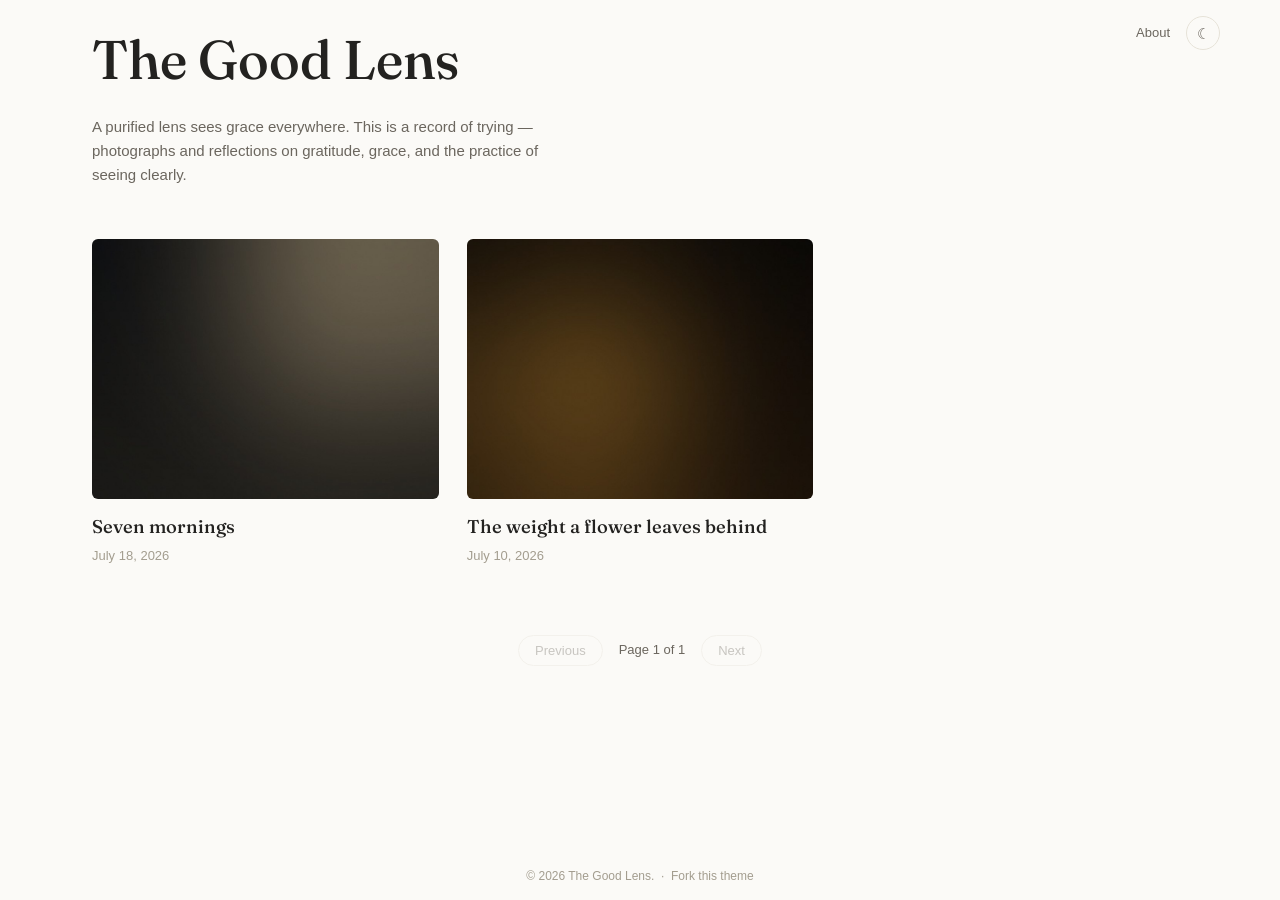
==== commit fe35717e: "Update index.html" ====
--- a/index.html
+++ b/index.html
@@ -13,7 +13,7 @@
   <link rel="icon" type="image/svg+xml" href="assets/favicon.svg">
   <link rel="stylesheet" href="assets/css/main.css">
 </head>
-<body>
+<body class="is-home">
 
   <!-- ===== Topbar (fixed) ===== -->
   <div class="topbar">
--- a/assets/css/main.css
+++ b/assets/css/main.css
@@ -103,13 +103,16 @@
   font-family: var(--serif-display);
   font-weight: 500;
   font-size: 1.1rem;
+  transition: opacity 0.3s ease, transform 0.3s ease, color 0.3s ease;
+}
+
+body.is-home .topbar__mark {
   opacity: 0;
   transform: translateY(-6px);
-  transition: opacity 0.3s ease, transform 0.3s ease, color 0.3s ease;
   pointer-events: none;
 }
 
-.topbar.is-scrolled .topbar__mark {
+body.is-home .topbar.is-scrolled .topbar__mark {
   opacity: 1;
   transform: none;
   pointer-events: auto;
@@ -137,6 +140,10 @@
 body.has-hero .topbar:not(.is-scrolled) .theme-toggle {
   color: #fff;
   border-color: rgba(255,255,255,0.4);
+}
+
+body.has-hero .topbar:not(.is-scrolled) .topbar__mark {
+  color: #fff;
 }
 
 /* ---------- Homepage masthead ---------- */
@@ -178,6 +185,7 @@
 .entry-card.is-hidden { display: none; }
 
 .entry-card__thumb {
+   display: block;
   overflow: hidden;
   border-radius: 6px;
   margin-bottom: 16px;
